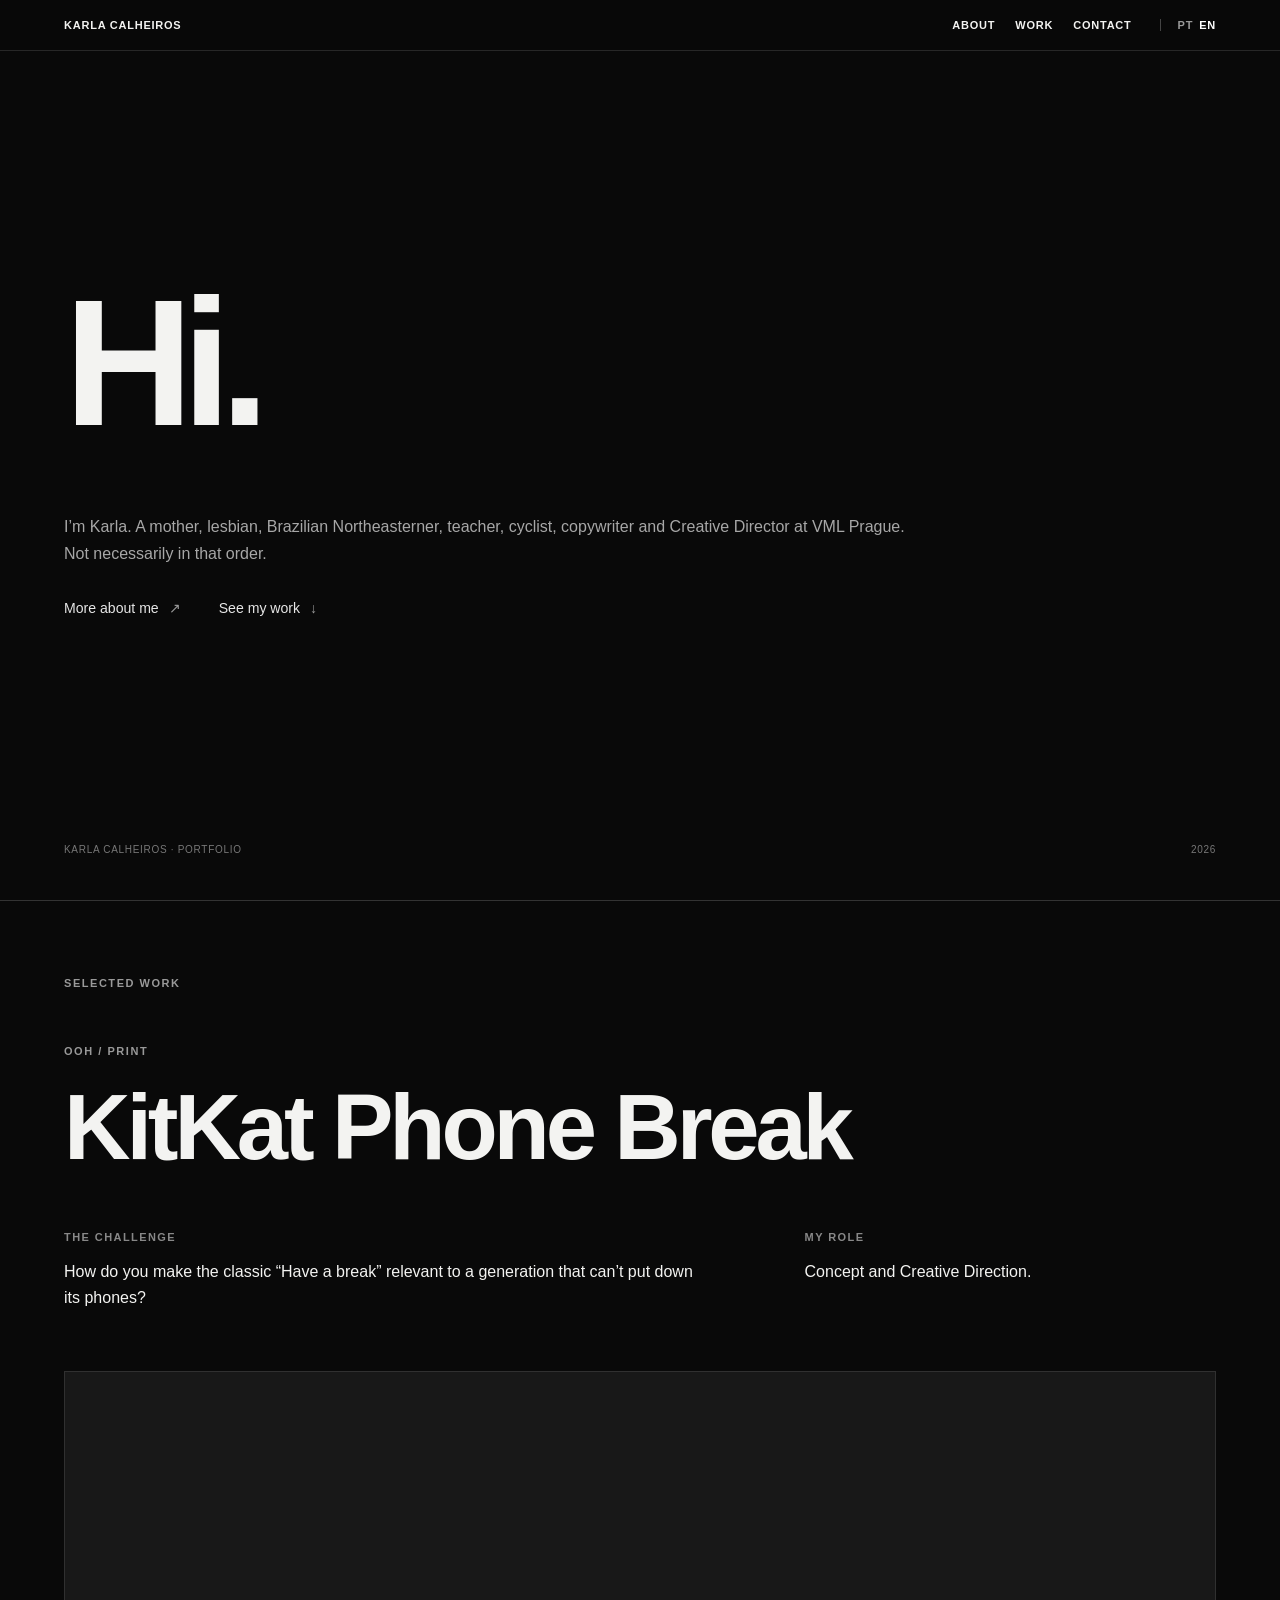
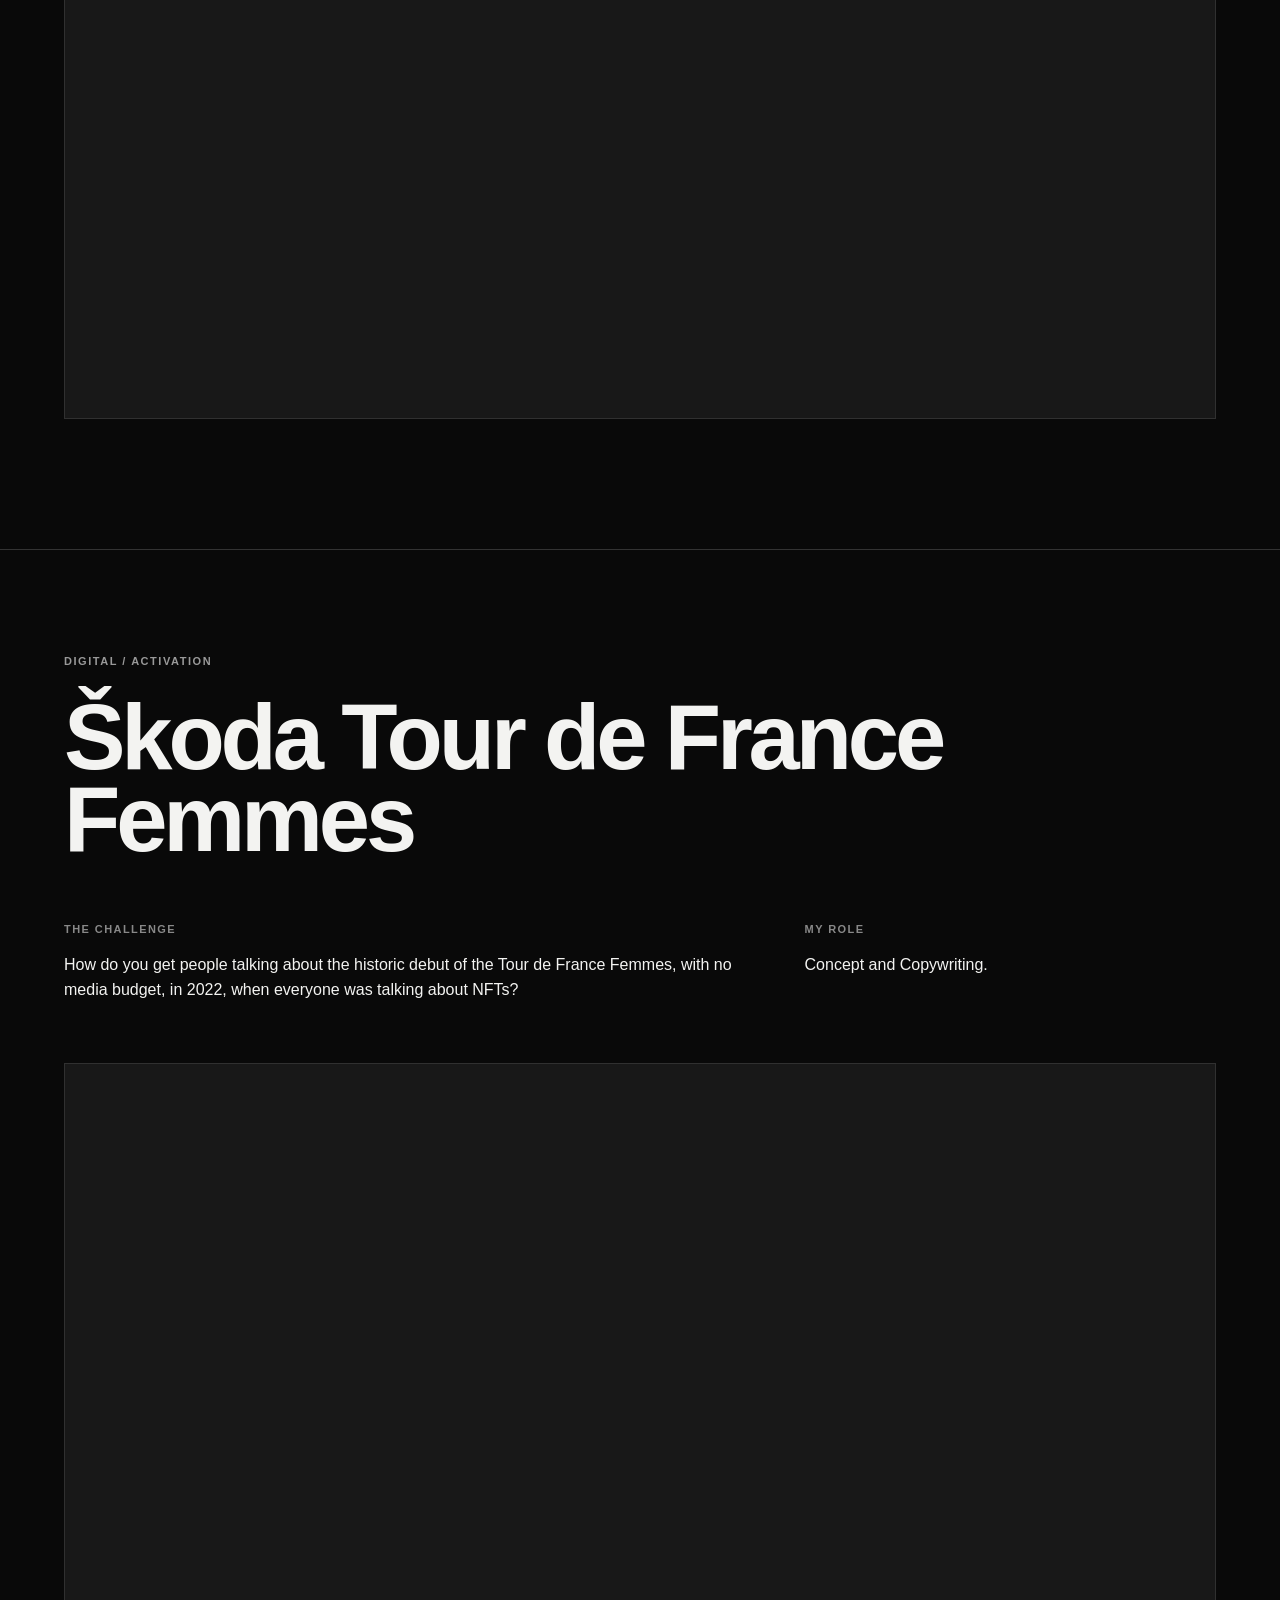
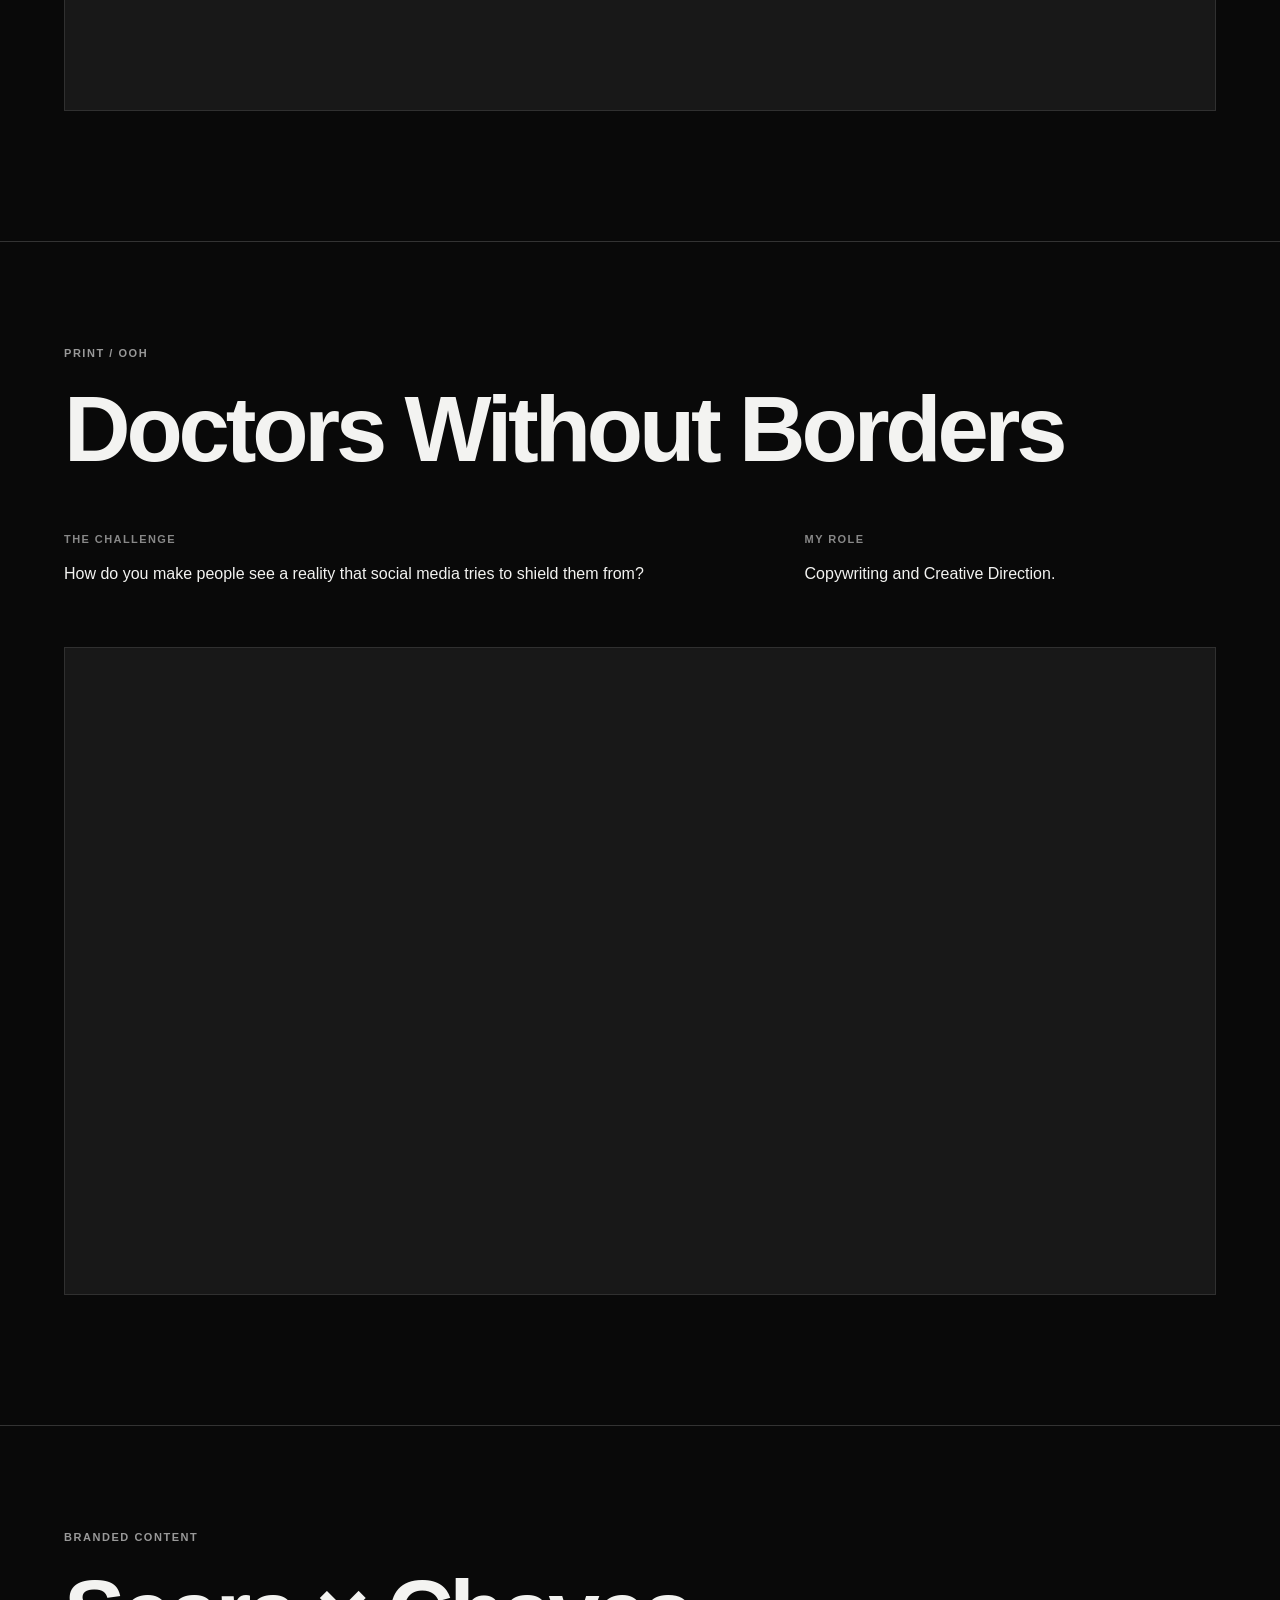
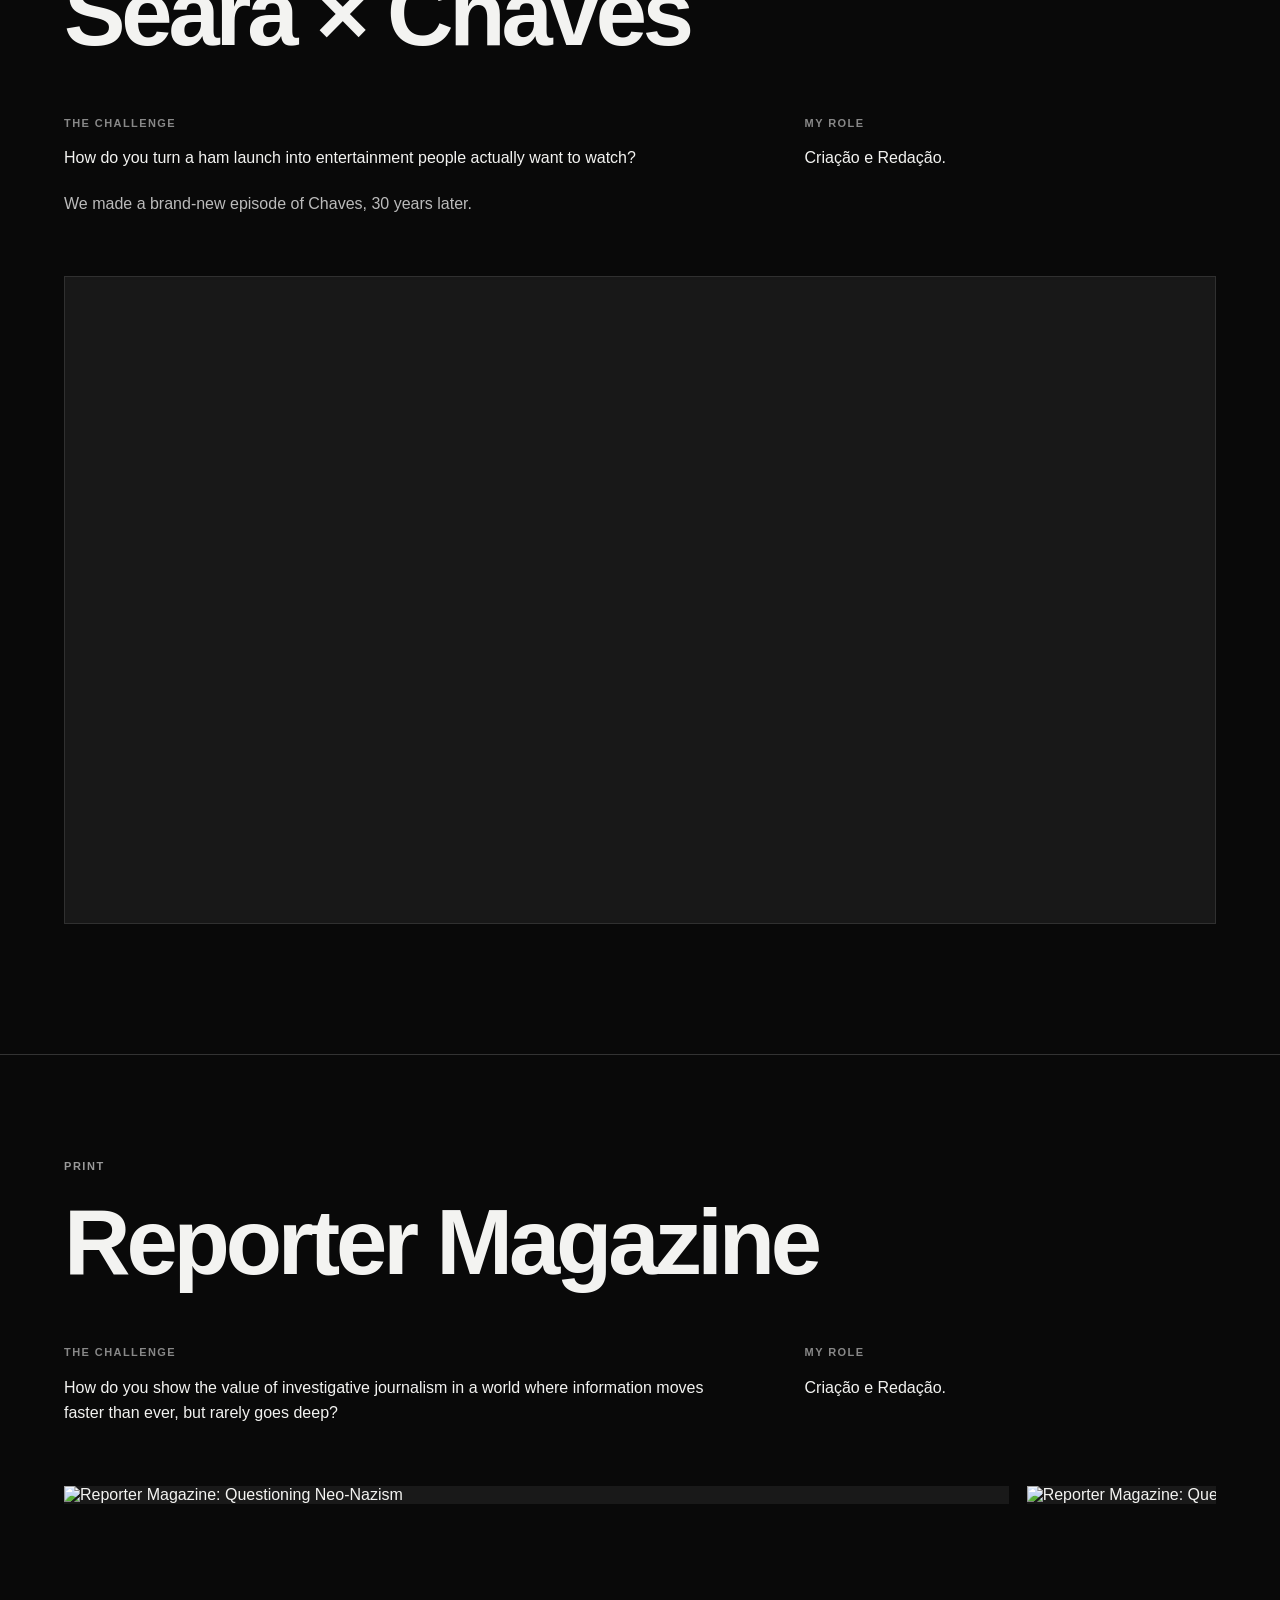
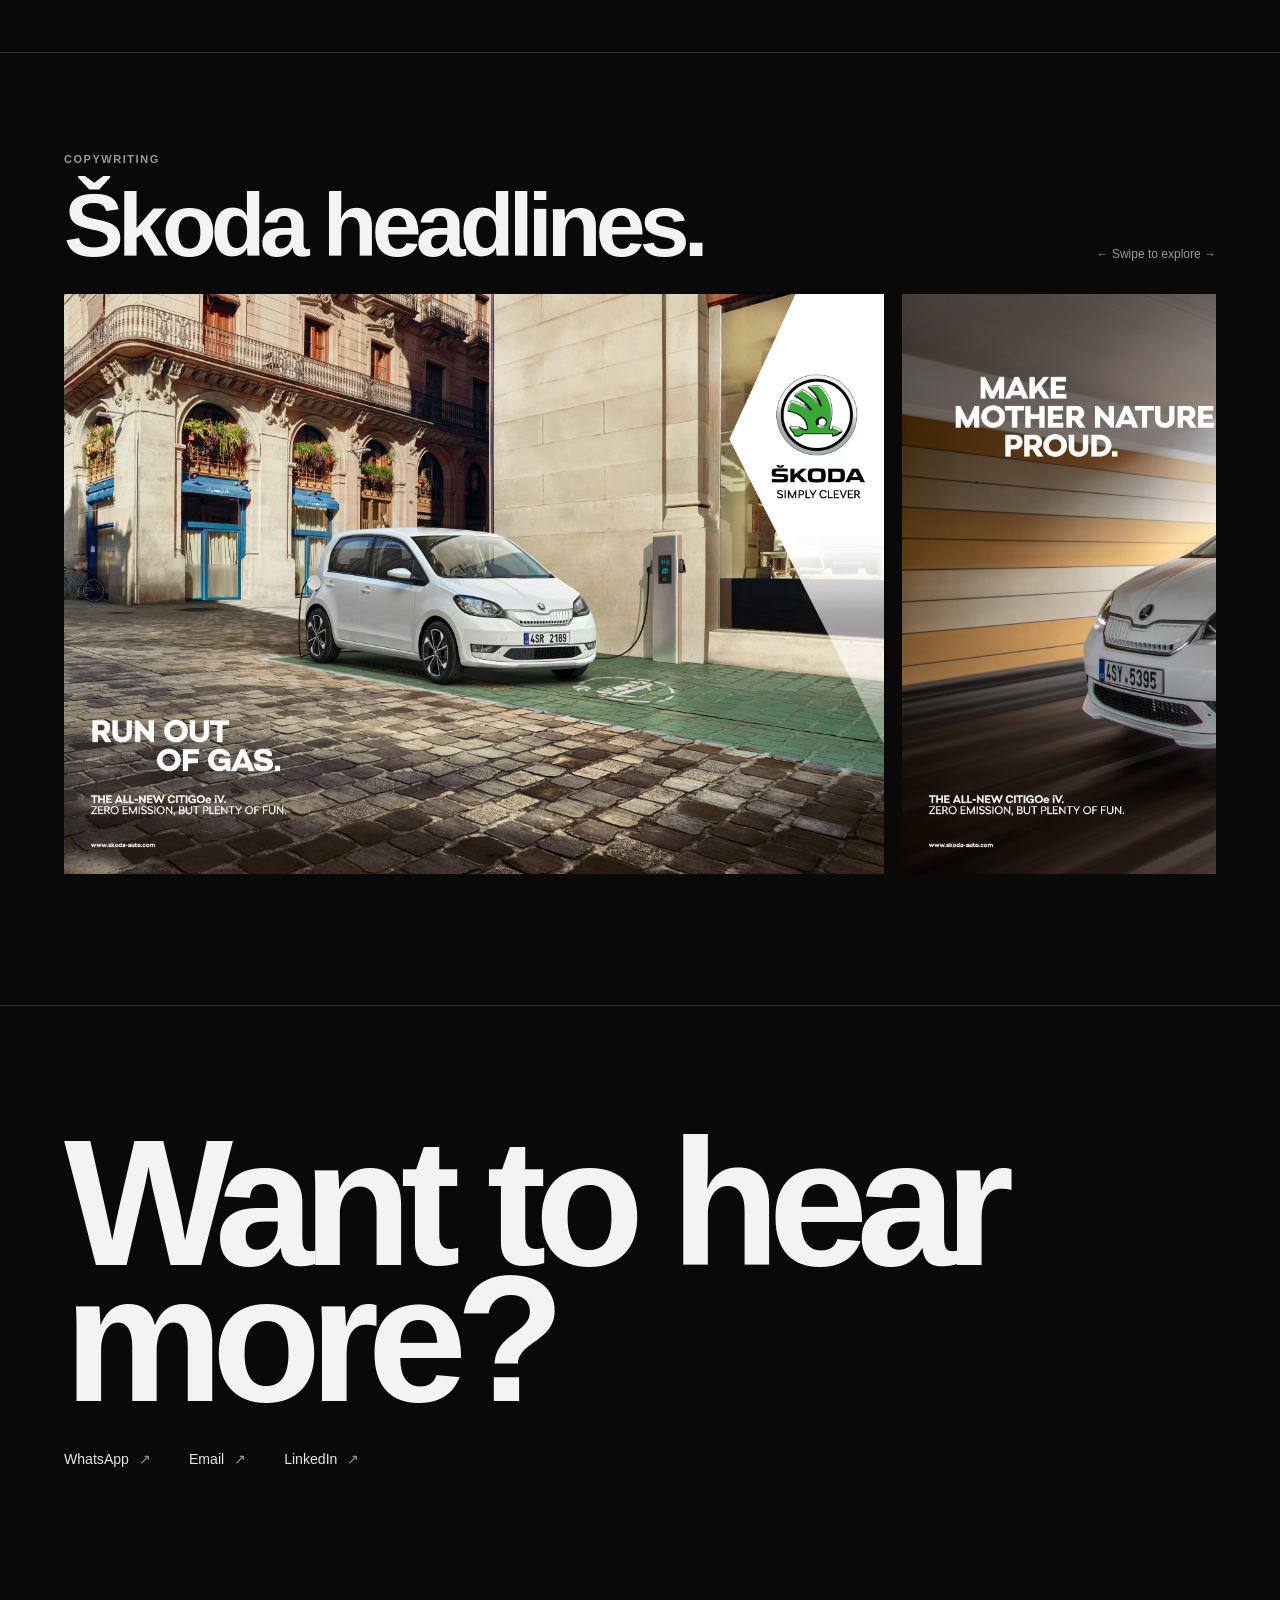
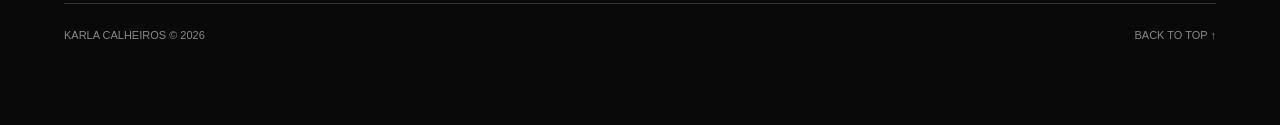
==== en.html @ bff3939a "Add English portfolio with adapted editorial copy" ====
<!doctype html><html lang="en"><head><meta charset="utf-8"><meta name="viewport" content="width=device-width,initial-scale=1"><title>Karla Calheiros | Creative Director</title><meta name="description" content="Karla Calheiros. Copywriter and Creative Director. Selected work and a little about me."><style>
:root{color-scheme:dark}*{box-sizing:border-box}html{scroll-behavior:smooth}body{margin:0;background:#090909;color:#f3f3f1;font-family:Arial,Helvetica,sans-serif}a{color:inherit;text-decoration:none}a:hover{opacity:.75}.top{position:fixed;z-index:3;top:0;left:0;right:0;background:#090909e8;border-bottom:1px solid #272727;padding:19px 5vw;display:flex;justify-content:space-between;font-size:11px;font-weight:700;letter-spacing:.07em}.top div{display:flex;gap:20px}.hero{height:100svh;min-height:580px;padding:15vh 5vw 7vh;display:flex;flex-direction:column;justify-content:center}.hero h1{font-size:clamp(54px,12.3vw,205px);letter-spacing:-.052em;line-height:.79;margin:auto 0 0;font-weight:900}.hero h1 span{display:block}.bottom{margin-top:auto;display:flex;align-items:center;justify-content:space-between;color:#999;font-size:12px;letter-spacing:.04em;text-transform:uppercase}.arrow{font-size:36px;color:white;animation:dip 2s infinite}@keyframes dip{50%{transform:translateY(9px);opacity:.45}}.container{max-width:1520px;margin:auto;padding:0 5vw}.kicker{font-size:11px;font-weight:700;letter-spacing:.14em;color:#999;text-transform:uppercase}.about{border-top:1px solid #333;padding:125px 0 150px}.prose{max-width:750px;margin:45px auto 0;font-size:clamp(17px,1.48vw,21px);line-height:1.6}.prose p{margin:0 0 1.4em}.work{border-top:1px solid #333;padding:15vh 0 12vh}.work h2,.footer h2{font-family:Arial,Helvetica,sans-serif;font-weight:900;font-size:clamp(90px,21vw,310px);letter-spacing:-.052em;line-height:.79;margin:75px 0 0}.case{border-top:1px solid #333;padding:105px 0 130px}.case h3{font-size:clamp(48px,8vw,125px);line-height:.9;letter-spacing:-.065em;margin:30px 0 60px}.meta{display:grid;grid-template-columns:1fr 1fr;gap:7vw;max-width:1050px;margin-bottom:60px}.label{font-size:11px;font-weight:bold;letter-spacing:.13em;color:#888;margin-bottom:18px}.meta p{font-size:clamp(18px,1.9vw,26px);line-height:1.33;margin:0}.answer{color:#bbb;margin-top:20px!important}.visual{aspect-ratio:16/9;background:#181818;display:flex;justify-content:center;align-items:center;position:relative;overflow:hidden;border:1px solid #303030}.visual iframe{position:absolute;inset:0;width:100%;height:100%;border:0}.ghost{font-size:clamp(48px,9vw,130px);font-weight:900;letter-spacing:-.09em;opacity:.12}.cta{position:absolute;padding:15px 24px;border:1px solid #777;font-size:12px;letter-spacing:.09em;font-weight:bold;background:#111}.cta:hover{background:#fff;color:#111;opacity:1}.footer{border-top:1px solid #333;min-height:80svh;padding:12vh 0 35px}.links{display:flex;flex-wrap:wrap;gap:30px;margin-top:75px;font-size:clamp(16px,2vw,25px)}.fine{border-top:1px solid #333;color:#888;font-size:11px;display:flex;justify-content:space-between;padding-top:25px;margin-top:130px}@media(max-width:700px){.top{padding:16px 5vw}.top div{gap:12px}.hero{min-height:400px}.hero h1{font-size:13vw}.about{padding:90px 0}.case{padding:80px 0 100px}.meta{grid-template-columns:1fr;gap:35px}.visual{min-height:220px}.footer{min-height:65svh}}@media(prefers-reduced-motion:reduce){.arrow{animation:none}}
 .case:has(.reporter-gallery) .visual{aspect-ratio:auto;border:0;background:transparent;display:block}.reporter-gallery{display:grid;gap:24px}.reporter-gallery img{width:100%;height:auto;display:block;background:#191919} 
/* Intro: quiet, editorial and interactive */
.hero-intro{min-height:620px;justify-content:center;align-items:flex-start;padding-top:13vh;padding-bottom:5vh;overflow:hidden}.hello-wrap{display:flex;align-items:center;gap:clamp(20px,3vw,54px);margin-top:auto}.hero-intro .hello{font-size:clamp(128px,25vw,370px);line-height:.78;letter-spacing:-.09em;margin:0;font-weight:900;opacity:0;transform:translateY(26px);animation:hello-appear .9s cubic-bezier(.2,.8,.2,1) .12s forwards}.hello-dot{display:inline-block;transform-origin:50% 80%;animation:dot-hello 5s ease-in-out 1.25s infinite}.hello-wave{font-size:clamp(28px,4.5vw,70px);font-weight:400;color:#a6a6a0;transform-origin:50% 50%;animation:wave-in 1.2s ease-out 1s both, wave-float 6s ease-in-out 2.2s infinite}.hero-copy{max-width:650px;font-size:clamp(20px,2.7vw,37px);line-height:1.28;letter-spacing:-.025em;margin:60px 0 45px;opacity:0;animation:fade-in .8s ease .6s forwards}.hero-choices{display:flex;gap:24px 42px;flex-wrap:wrap;opacity:0;animation:fade-in .8s ease .95s forwards}.hero-choices a{font-size:12px;font-weight:700;letter-spacing:.085em;border-bottom:1px solid #777;padding:13px 0;display:inline-flex;gap:22px;align-items:center;transition:gap .25s,border-color .25s}.hero-choices a:hover{gap:30px;opacity:1;border-color:#fff}.hero-foot{width:100%;display:flex;justify-content:space-between;font-size:10px;color:#777;letter-spacing:.07em;margin-top:auto;padding-top:60px}@keyframes hello-appear{to{opacity:1;transform:translateY(0)}}@keyframes fade-in{to{opacity:1}}@keyframes dot-hello{0%,87%,100%{transform:translateY(0)}92%{transform:translateY(-10px)}}@keyframes wave-in{from{opacity:0;transform:rotate(-55deg) scale(.6)}to{opacity:1;transform:rotate(0) scale(1)}}@keyframes wave-float{0%,100%{transform:rotate(0)}50%{transform:rotate(14deg)}}@media(max-width:700px){.hero-intro{min-height:560px;min-height:100svh;padding-top:100px;padding-bottom:30px}.hero-intro .hello{font-size:clamp(120px,35vw,240px)}.hello-wave{font-size:32px}.hero-copy{font-size:clamp(21px,5vw,28px);margin:48px 0 30px}.hero-choices{flex-direction:column;gap:4px}.hero-foot{padding-top:45px}}@media(prefers-reduced-motion:reduce){.hero-intro .hello,.hero-copy,.hero-choices,.hello-wave{animation:none;opacity:1;transform:none}.hello-dot{animation:none}}

/* Greeting cover v2: paced sequence and stable viewport layout */
.hero.hero-intro{height:auto;min-height:100svh;min-height:100dvh;padding:clamp(95px,13vh,150px) 5vw 45px;justify-content:center;align-items:flex-start;overflow:visible}
.greeting{position:relative;flex:0 0 auto;width:100%;height:clamp(115px,17vw,230px);margin-top:auto}
.greeting-word{position:absolute;left:0;top:0;margin:0!important;font-family:Arial,Helvetica,sans-serif;font-size:clamp(86px,14vw,190px)!important;font-weight:900;letter-spacing:-.075em;line-height:1!important;white-space:nowrap;opacity:0;transform:translateY(15px)}
.word-1{animation:greet-out 2.8s ease-in-out 0s both}.word-2{animation:greet-out 2.8s ease-in-out 2.8s both}.word-3{animation:greet-out 2.8s ease-in-out 5.6s both}.word-4{animation:greet-last .9s ease-out 8.4s both}
.hero.hero-intro .hero-copy{font-size:clamp(20px,2.1vw,31px);line-height:1.3;max-width:720px;margin:25px 0 36px;letter-spacing:-.025em;opacity:1;animation:none}
.hero.hero-intro .hero-choices{opacity:1;animation:none;display:flex;gap:16px 45px;flex-wrap:wrap}
.hero.hero-intro .hero-foot{margin-top:auto;padding-top:60px}
@keyframes greet-out{0%{opacity:0;transform:translateY(15px)}18%,73%{opacity:1;transform:translateY(0)}100%{opacity:0;transform:translateY(-12px)}}
@keyframes greet-last{from{opacity:0;transform:translateY(15px) rotate(-3deg)}to{opacity:1;transform:translateY(0) rotate(0)}}
@media(max-width:700px){.hero.hero-intro{min-height:100svh;min-height:100dvh;padding:95px 5vw 35px}.greeting{height:clamp(95px,25vw,145px)}.greeting-word{font-size:clamp(78px,22vw,120px)!important}.hero.hero-intro .hero-copy{font-size:clamp(19px,4.8vw,26px);margin:18px 0 25px}.hero.hero-intro .hero-foot{padding-top:50px}}
@media(prefers-reduced-motion:reduce){.greeting-word{animation:none!important;opacity:0;transform:none}.greeting-word.word-4{opacity:1}}

/* Understated introduction and editorial navigation */
.hero.hero-intro .hero-copy{font-size:clamp(16px,1.42vw,20px);font-weight:400;line-height:1.55;letter-spacing:0;max-width:510px;color:#bdbdbb;margin:20px 0 27px}
.hero.hero-intro .hero-choices{gap:12px 38px;align-items:center}
.hero.hero-intro .hero-choices a{font-size:clamp(14px,1.1vw,16px);font-weight:400;letter-spacing:0;text-transform:none;color:#e6e6e6;border:0;padding:6px 0;gap:10px;transition:opacity .2s,gap .2s}
.hero.hero-intro .hero-choices a span{color:#999}
.hero.hero-intro .hero-choices a:hover{gap:16px;opacity:.7}
@media(max-width:700px){.hero.hero-intro .hero-copy{font-size:16px;line-height:1.5;margin:20px 0 24px}.hero.hero-intro .hero-choices{gap:8px}.hero.hero-intro .hero-choices a{font-size:15px}}

/* Collapsible bio: only shown on request */
.about[hidden]{display:none!important}
.about{padding:85px 0 105px}
.about .prose{max-width:690px;margin:26px 0 0;font-size:clamp(15px,1.2vw,17px);line-height:1.7;color:#a7a7a7;letter-spacing:0}
.about .prose strong{color:#e6e6e6;font-weight:600}
.hero.hero-intro .hero-copy{max-width:660px;font-size:clamp(15px,1.18vw,17px);line-height:1.65;color:#a7a7a7;margin:18px 0 27px}
@media(max-width:700px){.hero.hero-intro .hero-copy{font-size:15px;line-height:1.6;max-width:100%}.about{padding:65px 0 85px}.about .prose{font-size:15px}}

/* Consistent restrained type in intro and biography */
.hero.hero-intro .hero-copy{font-size:14px;line-height:1.6;font-weight:400;color:#a7a7a7;max-width:780px}
.about .prose{font-size:14px;line-height:1.75;font-weight:400;color:#a7a7a7}
.about .prose strong{font-weight:400;color:inherit}
@media(max-width:700px){.hero.hero-intro .hero-copy,.about .prose{font-size:14px}}
.about-highlights{margin-top:65px;padding-top:32px;border-top:1px solid #333}.about-highlights ul{list-style:none;padding:0;margin:25px 0 0}.about-highlights li{margin:0 0 14px;line-height:1.65} .hero-copy .intro-lastline{display:block}
/* Footer contact links mirror the opening screen CTAs */
.footer .links{display:flex;flex-wrap:wrap;align-items:center;gap:12px 38px;margin-top:55px}
.footer .links a{display:inline-flex;align-items:center;gap:10px;padding:6px 0;border:0;color:#e6e6e6;font-size:clamp(14px,1.1vw,16px);font-weight:400;letter-spacing:0;text-transform:none;transition:opacity .2s,gap .2s}
.footer .links a span{color:#999}
.footer .links a:hover{gap:16px;opacity:.7}
@media(max-width:700px){.footer .links{gap:8px 28px}.footer .links a{font-size:15px}}

/* Layout pass: coherent editorial type scale and responsive headings */
.hero.hero-intro .hero-copy,
.about .prose{font-size:clamp(16px,1.18vw,18px);line-height:1.65}
.meta p{font-size:clamp(18px,1.55vw,22px);line-height:1.46}
.case h3{font-size:clamp(44px,7.2vw,108px);letter-spacing:-.045em;overflow-wrap:break-word}
.work h2,.footer h2{font-size:clamp(78px,15vw,220px);letter-spacing:-.055em;line-height:.9;max-width:100%;overflow-wrap:normal}
.footer h2{white-space:nowrap}
.footer .links{position:relative;z-index:1}
@media(max-width:700px){
 .hero.hero-intro .hero-copy,.about .prose{font-size:16px;line-height:1.65}
 .meta p{font-size:18px;line-height:1.46}
 .case h3{font-size:clamp(38px,9vw,62px);letter-spacing:-.035em;line-height:1}
 .work h2,.footer h2{font-size:clamp(58px,14.4vw,105px);letter-spacing:-.055em;line-height:.95;margin-top:48px}
 .footer{min-height:unset;padding:85px 0 30px}
 .footer .links{margin-top:44px;gap:12px 26px}
 .footer .links a{overflow-wrap:anywhere}
 .fine{margin-top:100px;gap:18px}
}
@media(max-width:380px){.footer h2{font-size:13.5vw}.top{font-size:10px}.top div{gap:9px}.fine{flex-wrap:wrap}}

/* Keep the full opening introduction together on desktop */
@media(min-width:900px){.hero.hero-intro .hero-copy{max-width:1050px}}

/* Case copy: match editorial body scale and balance ragged lines */
.meta{max-width:1100px;grid-template-columns:minmax(0,1.6fr) minmax(0,.85fr);gap:clamp(32px,5vw,85px)}
.meta p{font-size:clamp(16px,1.2vw,18px);line-height:1.6;letter-spacing:0;text-wrap:pretty}
.meta .label{font-size:11px;line-height:1.4;margin-bottom:14px}
@media(max-width:700px){.meta{grid-template-columns:minmax(0,1fr);gap:30px}.meta p{font-size:16px;line-height:1.6;max-width:62ch}}

/* Selected work heading and discreet invitation after the five cases */
.work h2{font-size:clamp(38px,7.3vw,112px);line-height:1.05;letter-spacing:-.055em;text-wrap:balance}
.more-work{padding:30px 0 110px}
.more-work .container{border-top:1px solid #333;padding-top:45px}
.more-work a{font-size:clamp(16px,1.2vw,19px);font-weight:400;color:#e6e6e6;display:inline-flex;align-items:center;gap:12px}
.more-work a span{color:#999}
@media(max-width:700px){.work h2{font-size:clamp(34px,8vw,60px);line-height:1.06}.more-work{padding:0 0 90px}.more-work .container{padding-top:35px}}

/* Larger selected-work headline with safe responsive scaling */
.work h2{font-size:clamp(52px,9.4vw,145px);line-height:.98;letter-spacing:-.06em;max-width:100%;overflow-wrap:normal}
@media(max-width:700px){.work h2{font-size:clamp(39px,9vw,69px);line-height:1.03;letter-spacing:-.052em;text-wrap:balance}}

/* One display type scale for the three large statements */
:root{--display-size:clamp(86px,14vw,190px)}
.greeting-word,.work h2,.more-work a{
 font-family:Arial,Helvetica,sans-serif!important;
 font-size:var(--display-size)!important;
 font-weight:900!important;
 line-height:1!important;
 letter-spacing:-.075em!important;
}
.work h2{max-width:100%;overflow-wrap:normal;text-wrap:balance;margin-top:75px}
.more-work a{display:block;max-width:100%;text-wrap:balance;overflow-wrap:normal}
.more-work a span{font-size:.5em;vertical-align:middle;letter-spacing:0}
@media(max-width:700px){
 :root{--display-size:clamp(78px,22vw,120px)}
 .work h2{margin-top:48px}
 .more-work a{line-height:1.04!important}
}

/* Contact is one section: invitation, heading and ways to reach me */
.footer{border-top:1px solid #333;padding-top:clamp(70px,9vh,115px)}
.footer .contact-intro{font-size:clamp(16px,1.2vw,18px);line-height:1.55;color:#bdbdbd;margin:35px 0 0}
.footer h2{margin-top:25px}
.footer .links{margin-top:38px}
@media(max-width:700px){.footer{padding-top:70px}.footer .contact-intro{margin-top:28px;font-size:16px}.footer h2{margin-top:24px}.footer .links{margin-top:28px}}

/* The contact invitation itself is the display headline */
.footer h2.contact-heading{font-size:var(--display-size);font-weight:900;line-height:1;letter-spacing:-.075em;white-space:normal;text-wrap:balance;overflow-wrap:normal;margin-top:48px}
@media(max-width:700px){.footer h2.contact-heading{margin-top:32px;line-height:1.03}}

/* Tighter leading for the multiline contact statement */
.footer h2.contact-heading{line-height:.86!important}
@media(max-width:700px){.footer h2.contact-heading{line-height:.9!important}}

/* Unified display system: same face, size, case, weight and leading */
:root{--display-size:clamp(86px,14vw,190px)}
.greeting-word,.work h2,.footer h2.contact-heading{
 font-family:Arial,Helvetica,sans-serif!important;
 font-size:var(--display-size)!important;
 font-weight:900!important;
 line-height:.88!important;
 letter-spacing:-.075em!important;
 text-transform:uppercase!important;
 font-stretch:normal;
}
.work h2,.footer h2.contact-heading{
 white-space:normal!important;
 text-wrap:balance;
 overflow-wrap:break-word;
}
.footer h2.contact-heading{margin:48px 0 0!important}
@media(max-width:700px){
 :root{--display-size:clamp(78px,22vw,120px)}
 .greeting-word,.work h2,.footer h2.contact-heading{line-height:.9!important}
 .footer h2.contact-heading{margin-top:32px!important}
}

/* Refined editorial display typography, consistent across all three headings */
.greeting-word,.work h2,.footer h2.contact-heading{
 text-transform:none!important;
 font-family:Arial,Helvetica,sans-serif!important;
 font-weight:900!important;
 font-size:var(--display-size)!important;
 line-height:.94!important;
 letter-spacing:-.065em!important;
}
.work h2,.footer h2.contact-heading{text-wrap:balance;overflow-wrap:normal}
.footer h2.contact-heading{line-height:.92!important}
@media(max-width:700px){
 .greeting-word,.work h2,.footer h2.contact-heading{line-height:.96!important;letter-spacing:-.06em!important}
 .footer h2.contact-heading{line-height:.94!important}
}

/* Tighter two-line selected-work heading */
.work h2{line-height:.76!important}
@media(max-width:700px){.work h2{line-height:.82!important}}

/* Match the compact leading of the selected-work heading */
.footer h2.contact-heading{line-height:.76!important}
@media(max-width:700px){.footer h2.contact-heading{line-height:.82!important}}


/* Compact horizontal copy gallery */
.titles{border-top:1px solid #333;padding:100px 0 115px;overflow:hidden}
.titles-head{display:flex;align-items:end;justify-content:space-between;gap:30px;margin:18px 0 26px}
.titles-head h2{font-size:clamp(44px,7vw,94px);line-height:.95;letter-spacing:-.065em;margin:0;font-weight:900}
.titles-head>span{font-size:12px;color:#999;white-space:nowrap;padding-bottom:7px}
.titles-track{display:flex;gap:18px;overflow-x:auto;scroll-snap-type:x mandatory;scrollbar-width:thin;scrollbar-color:#555 transparent;padding:0 0 16px}
.titles-card{flex:0 0 min(490px,78vw);min-height:360px;padding:30px;background:#eae9e5;color:#111;display:flex;flex-direction:column;justify-content:space-between;scroll-snap-align:start}
.titles-card:nth-child(even){background:#272727;color:#f5f5f1}
.titles-number{font-size:11px;font-weight:700;letter-spacing:.1em}
.titles-card p{font-size:clamp(32px,3.4vw,54px);line-height:1.03;font-weight:800;letter-spacing:-.055em;margin:auto 0;text-wrap:balance}
.titles-card small{font-size:14px;line-height:1.4;max-width:310px}
@media(max-width:700px){.titles{padding:75px 0 85px}.titles-head{align-items:start;flex-direction:column;gap:14px}.titles-head h2{font-size:clamp(43px,10vw,65px)}.titles-card{flex-basis:85vw;min-height:330px;padding:24px}.titles-card p{font-size:clamp(32px,8vw,48px)}}

/* Reporter series: swipeable, one poster at a time */
.reporter-gallery{display:flex;gap:18px;overflow-x:auto;scroll-snap-type:x mandatory;scrollbar-width:thin;scrollbar-color:#555 transparent;padding-bottom:18px}
.reporter-gallery img{flex:0 0 82%;width:82%;max-width:82%;height:auto;align-self:start;object-fit:contain;scroll-snap-align:start}
@media(max-width:700px){.reporter-gallery{gap:12px}.reporter-gallery img{flex-basis:92%;width:92%;max-width:92%}}

/* Show original Škoda campaign images, not recreated headline cards */
.titles-prints{align-items:center}
.titles-prints .titles-print{flex:0 0 min(820px,88vw);min-width:0;margin:0;scroll-snap-align:start}
.titles-print img{display:block;width:100%;height:auto;background:#222}
.titles-print img[hidden]{display:none}
.titles-print figcaption{padding:40px;background:#181818;color:#bbb;line-height:1.5}
@media(max-width:700px){.titles-prints .titles-print{flex-basis:91vw}}

/* The work begins immediately, without a full-screen chapter title */
.work.work-compact{padding:76px 0 32px}
.work.work-compact + #cases .case:first-child{border-top:0;padding-top:24px}
@media(max-width:700px){.work.work-compact{padding:62px 0 20px}.work.work-compact + #cases .case:first-child{padding-top:20px}}

/* Language switch */
.top .lang-switch{display:inline-flex;gap:6px;align-items:center;margin-left:8px;padding-left:17px;border-left:1px solid #444}.top .lang-switch a{color:#999}.top .lang-switch a[aria-current="page"]{color:#fff}.top .lang-switch a:hover{color:#fff;opacity:1}@media(max-width:700px){.top .lang-switch{margin-left:0;padding-left:9px;gap:5px}.top div{gap:11px}}
</style></head><body>
<nav class="top"><a href="#top">KARLA CALHEIROS</a><div><a href="#sobre">ABOUT</a><a href="#work">WORK</a><a href="#contato">CONTACT</a><span class="lang-switch"><a href="index.html" lang="pt-BR">PT</a><a href="en.html" lang="en" aria-current="page">EN</a></span></div></nav>
<header class="hero hero-intro" id="top"><div class="greeting" aria-label="Hello. Ahoj. Hallo. Hi."><span class="greeting-word word-1" aria-hidden="true">Hello.</span><span class="greeting-word word-2" aria-hidden="true">Ahoj.</span><span class="greeting-word word-3" aria-hidden="true">Hallo.</span><h1 class="greeting-word word-4">Hi.</h1></div><p class="hero-copy">I’m Karla. A mother, lesbian, Brazilian Northeasterner, teacher, cyclist, copywriter and Creative Director at VML Prague.<span class="intro-lastline">Not necessarily in that order.</span></p><div class="hero-choices"><a href="#sobre">More about me <span aria-hidden="true">↗</span></a><a href="#work">See my work <span aria-hidden="true">↓</span></a></div><div class="hero-foot"><span>KARLA CALHEIROS · PORTFOLIO</span><span>2026</span></div></header>
<section class="about" id="sobre" hidden><div class="container"><div class="kicker">About</div><div class="prose">
<p>My career began in Brazil and took me through Germany, Slovakia and the Czech Republic. An international journey strangely at odds with my love of the beach.</p>
<p>Over the past 16-plus years, I’ve worked on local, regional and global campaigns. Some of those ideas picked up awards. More than 50, if we’re counting, including 7 Cannes Lions and the first-ever Grand Prix for the Czech Republic.</p>
<p>For the past 8 years, I’ve mostly worked with global brands like Škoda and BAT. Along the way, I became something of a toolkit specialist. Or playbook specialist. Or campaign framework specialist. Whatever they decide to call them this week. Basically, those very detailed decks explaining exactly how an idea should work across markets, formats and touchpoints. So it still feels interesting to Matteo in Milan, Yuki in Tokyo and Mrs. Jacira in Pindamonhangaba.</p>
<p>I’ve also presented to a lot of <em>senior stakeholders</em>. By now, you’re probably picturing someone very serious and important. Perhaps I shouldn’t ruin that image, but every time I hear <em>stakeholders</em>, I picture a room full of executives holding steaks on giant forks.</p>
<p>More recently, I started teaching at Miami Ad School. Alongside the idea that anything can be media, I try to pass on something that took me a while to learn: not everything needs to be taken quite so seriously.</p>
<p>And somewhere along the way came the biggest change of my life: Nino was born. With him came the wish to raise our family closer to our roots, back in Brazil.</p>
<p>Which, by the way, explains why you’re here reading all this.</p>
<p>The fact that this also works beautifully with my love of the beach is purely coincidental.</p>
<div class="about-highlights"><div class="kicker">A few highlights</div><ul><li>Ranked #4 in Europe and #12 globally among Creative Directors by The One Show in 2026.</li><li>Print Jury President, Cannes Young Lions Czech Republic.</li><li>Jury member, New York Festivals.</li></ul></div>
</div></div></section>
<section class="work work-compact" id="work"><div class="container"><div class="kicker">Selected work</div></div></section><main id="cases"></main><section class="titles" aria-label="Škoda copywriting"><div class="container">
<div class="kicker">Copywriting</div><div class="titles-head"><h2>Škoda headlines.</h2><span>← Swipe to explore →</span></div>
<div class="titles-track titles-prints" tabindex="0" aria-label="Original Škoda ads. Scroll horizontally to explore."><figure class="titles-print"><img loading="lazy" src="CITIGOe_Karla.jpeg" alt="Škoda Citigo e iV: Run out of gas." onerror="this.hidden=true;this.nextElementSibling.hidden=false"><figcaption hidden>Image 1 de 7 · Škoda Citigo e iV: Run out of gas.</figcaption></figure><figure class="titles-print"><img loading="lazy" src="CITIGOe_Karla3.jpeg" alt="Škoda Citigo e iV: Make Mother Nature proud." onerror="this.hidden=true;this.nextElementSibling.hidden=false"><figcaption hidden>Image 2 de 7 · Škoda Citigo e iV: Make Mother Nature proud.</figcaption></figure><figure class="titles-print"><img loading="lazy" src="Scala_PrintA3_BRAND_Comfort.jpg" alt="Škoda Scala: You’ve got far more favourite places than you think." onerror="this.hidden=true;this.nextElementSibling.hidden=false"><figcaption hidden>Image 3 de 7 · Škoda Scala: You’ve got far more favourite places than you think.</figcaption></figure><figure class="titles-print"><img loading="lazy" src="Scala_PrintA3_PRODUCT_Connectivity2.jpg" alt="Škoda Scala: The meaning of life is hard to find. Unlike a parking space." onerror="this.hidden=true;this.nextElementSibling.hidden=false"><figcaption hidden>Image 4 de 7 · Škoda Scala: The meaning of life is hard to find. Unlike a parking space.</figcaption></figure><figure class="titles-print"><img loading="lazy" src="Scala_PrintA3_PRODUCT_ExtDesign.jpg" alt="Škoda Scala: Let your curiosity drive you." onerror="this.hidden=true;this.nextElementSibling.hidden=false"><figcaption hidden>Image 5 de 7 · Škoda Scala: Let your curiosity drive you.</figcaption></figure><figure class="titles-print"><img loading="lazy" src="Imagem%20do%20ChatGPT%2030%20de%20out.%20de%202026%2C%2013_03_38-1.png" alt="Škoda Cycling: We BMX before we ABC. Original story sequence." onerror="this.hidden=true;this.nextElementSibling.hidden=false"><figcaption hidden>Image 6 de 7 · Škoda Cycling: We BMX before we ABC. Original story sequence.</figcaption></figure><figure class="titles-print"><img loading="lazy" src="Imagem%20do%20ChatGPT%2030%20de%20out.%20de%202026%2C%2013_03_41-2.png" alt="Škoda Cycling: They fly off the nest. Original story sequence." onerror="this.hidden=true;this.nextElementSibling.hidden=false"><figcaption hidden>Image 7 de 7 · Škoda Cycling: They fly off the nest. Original story sequence.</figcaption></figure></div></div></section>
<footer class="footer" id="contato"><div class="container"><h2 class="contact-heading">Want to hear more?</h2><div class="links"><a href="https://wa.me/420608595144" target="_blank" rel="noopener noreferrer">WhatsApp <span aria-hidden="true">↗</span></a><a href="mailto:kcalheiros@hotmail.com">Email <span aria-hidden="true">↗</span></a><a href="https://www.linkedin.com/in/karlacalheiros" target="_blank" rel="noopener">LinkedIn <span aria-hidden="true">↗</span></a></div><div class="fine"><span>KARLA CALHEIROS © 2026</span><a href="#top">BACK TO TOP ↑</a></div></div></footer>
<script>
const projects=[
["KitKat Phone Break","How do you make the classic “Have a break” relevant to a generation that can’t put down its phones?","Concept and Creative Direction.","vimeo","1154382743"],
["Škoda Tour de France Femmes","How do you get people talking about the historic debut of the Tour de France Femmes, with no media budget, in 2022, when everyone was talking about NFTs?","Concept and Copywriting.","vimeo","936368336"],
["Doctors Without Borders","How do you make people see a reality that social media tries to shield them from?","Copywriting and Creative Direction.","vimeo","1185783507"],
["Seara × Chaves","How do you turn a ham launch into entertainment people actually want to watch?","Criação e Redação.","youtube","wwcxfzU2niE","We made a brand-new episode of Chaves, 30 years later."],
["Reporter Magazine","How do you show the value of investigative journalism in a world where information moves faster than ever, but rarely goes deep?","Criação e Redação.","link","https://www.behance.net/gallery/77934985/Reporter-Magazine-Changing-Your-Perspective"]];
const projectFormats=["OOH / Print","Digital / Activation","Print / OOH","Branded Content","Print"];
const esc=s=>String(s).replaceAll("&","&amp;").replaceAll("<","&lt;").replaceAll(">","&gt;").replaceAll('"',"&quot;");
document.getElementById("cases").innerHTML=projects.map((p,i)=>{const display=p[0].startsWith("Victoria’s Secret | ")? "Victoria’s Secret<br>You Are Already Beautiful":esc(p[0]);let m=p[3]==="vimeo"?'<iframe loading="lazy" src="https://player.vimeo.com/video/'+encodeURIComponent(p[4])+'" title="'+esc(p[0])+'" allow="autoplay; fullscreen; picture-in-picture" allowfullscreen></iframe>':p[3]==="youtube"?'<iframe loading="lazy" src="https://www.youtube-nocookie.com/embed/'+encodeURIComponent(p[4])+'" title="'+esc(p[0])+'" allow="accelerometer; autoplay; encrypted-media; gyroscope; picture-in-picture" allowfullscreen></iframe>':'<div class="ghost">'+esc(p[0].split(" ")[0].toUpperCase())+'</div><a class="cta" href="'+esc(p[4])+'" target="_blank" rel="noopener noreferrer">VIEW CAMPAIGN ↗</a>';if(p[0]==="Reporter Magazine"){m='<div class="reporter-gallery" tabindex="0" aria-label="Three Reporter Magazine print ads. Scroll horizontally to see all three."><img loading="lazy" src="https://aor-images-prod.s3.amazonaws.com/3tip81aeowa62ye9h1ysjltz9pzc" alt="Reporter Magazine: Questioning Neo-Nazism"><img loading="lazy" src="https://mir-s3-cdn-cf.behance.net/project_modules/fs/6448f677934985.5c96336846741.jpg" alt="Reporter Magazine: Questioning Radicalism"><img loading="lazy" src="https://mir-s3-cdn-cf.behance.net/project_modules/1400/9c045577934985.5c96336846add.jpg" alt="Reporter Magazine: Questioning War"></div>';}return '<section class="case"><div class="container"><div class="kicker">'+esc(projectFormats[i])+'</div><h3>'+display+'</h3><div class="meta"><div><div class="label">THE CHALLENGE</div><p>'+esc(p[1])+'</p>'+(p[5]?'<p class="answer">'+esc(p[5])+'</p>':'')+'</div><div><div class="label">MY ROLE</div><p>'+esc(p[2])+'</p></div></div><div class="visual">'+m+'</div></div></section>'}).join("");

// Reveal the bio only when requested, including from the top navigation or a direct link.
const aboutSection=document.getElementById('sobre');
function openAbout(){aboutSection.hidden=false;}
document.querySelectorAll('a[href="#sobre"]').forEach(link=>link.addEventListener('click',openAbout));
if(window.location.hash==='#sobre')openAbout();
window.addEventListener('hashchange',()=>{if(window.location.hash==='#sobre')openAbout();});
</script></body></html>
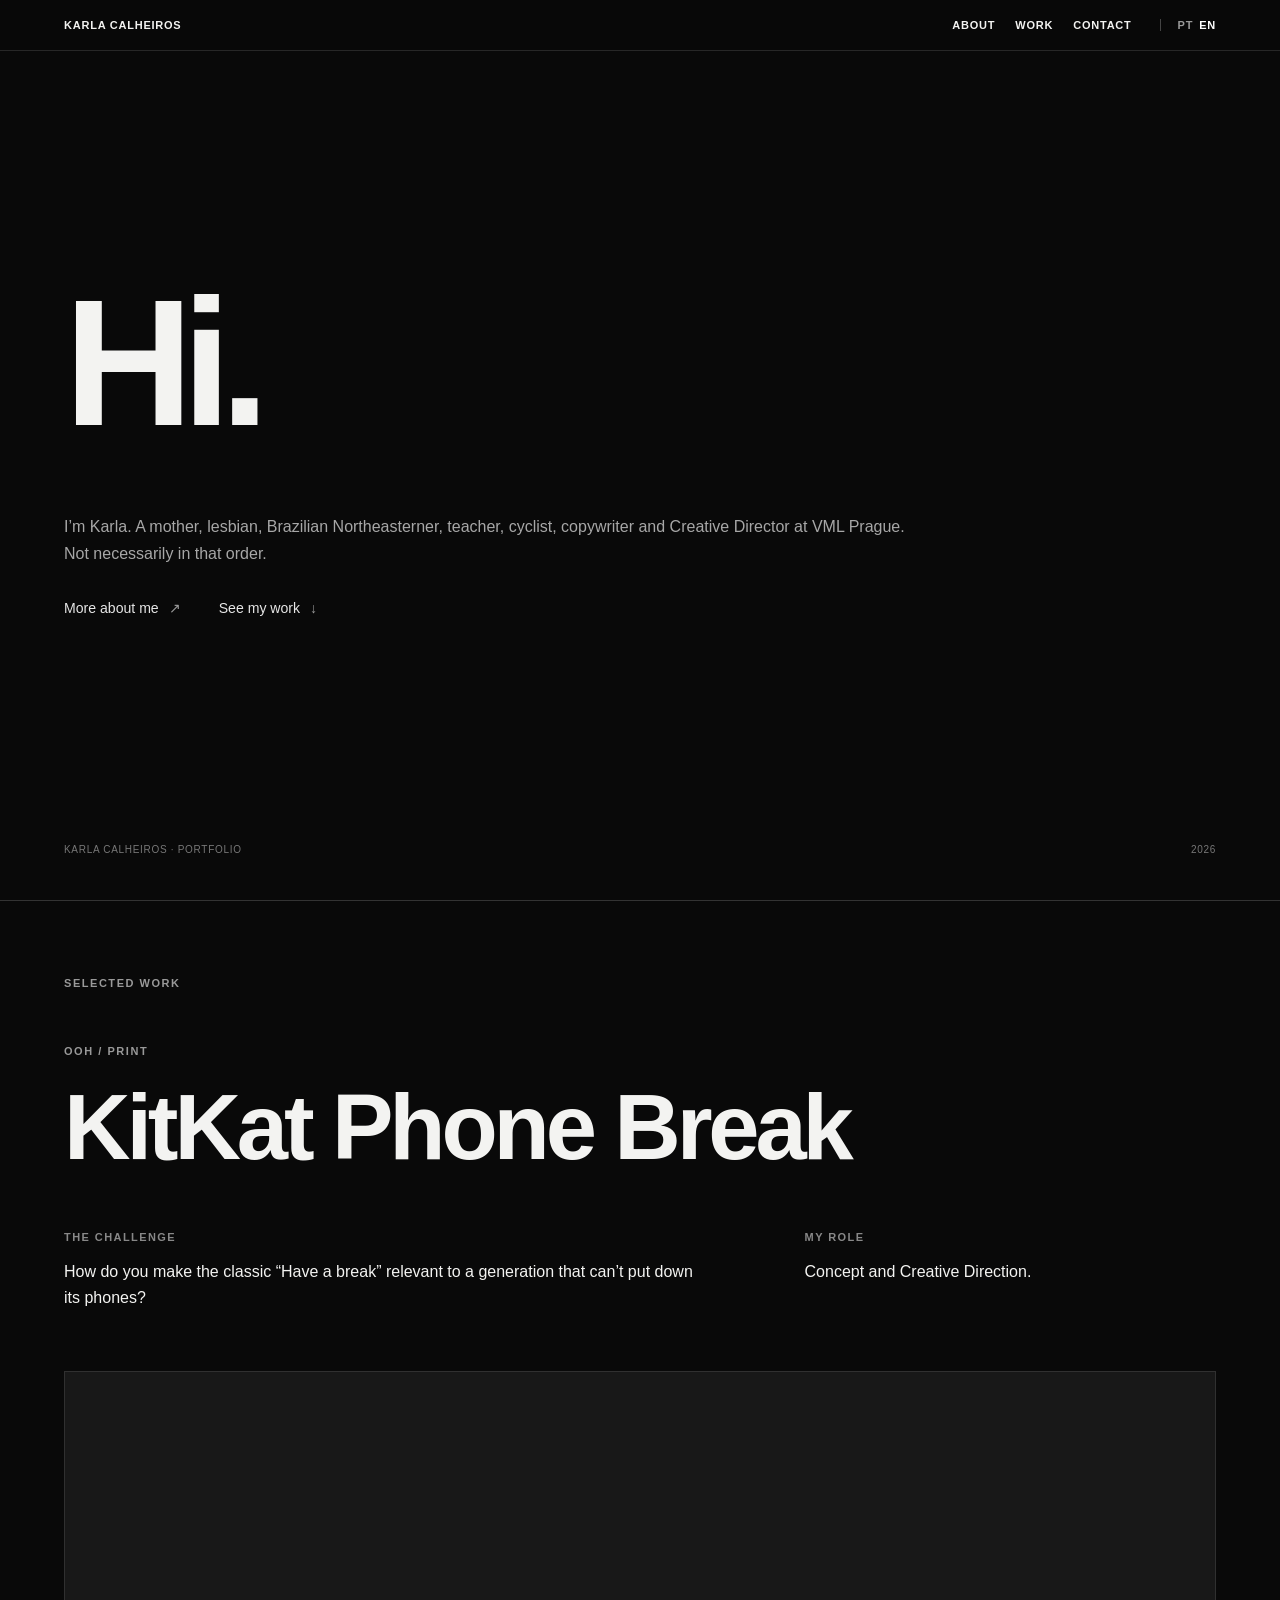
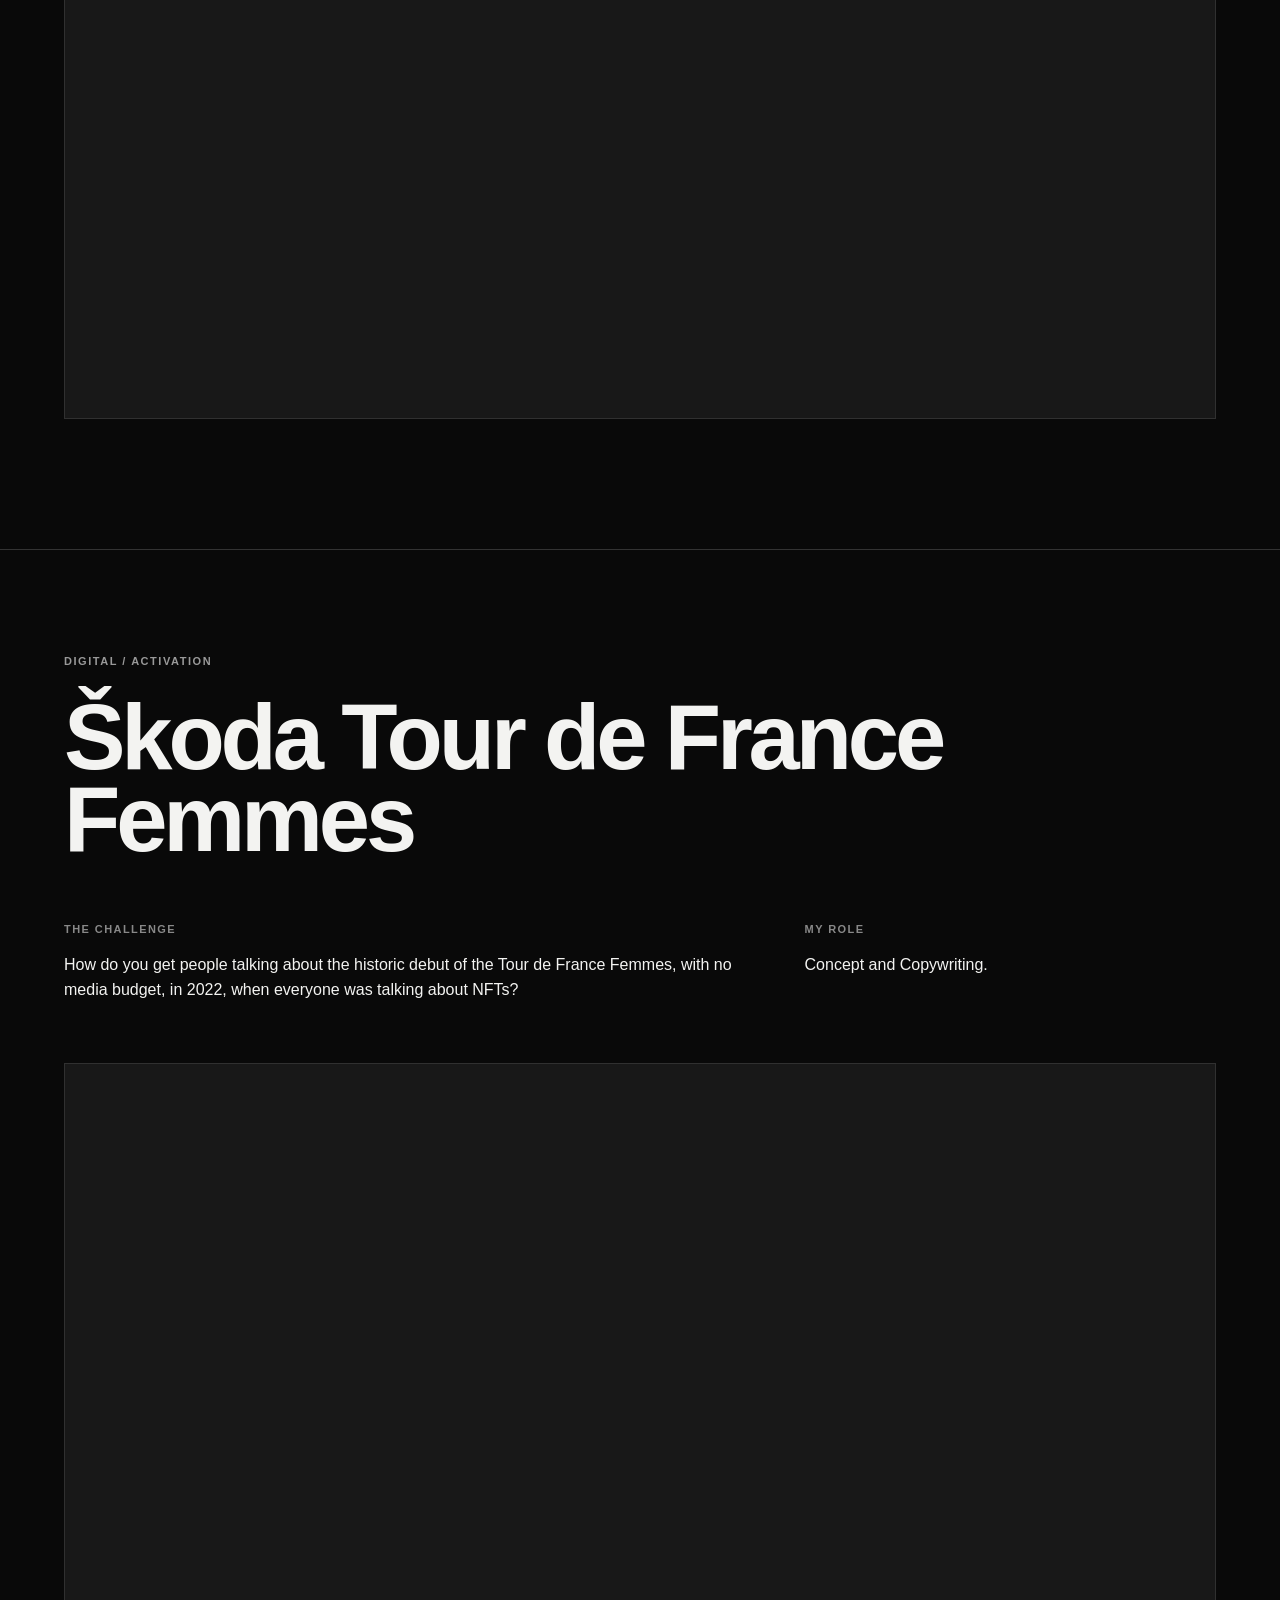
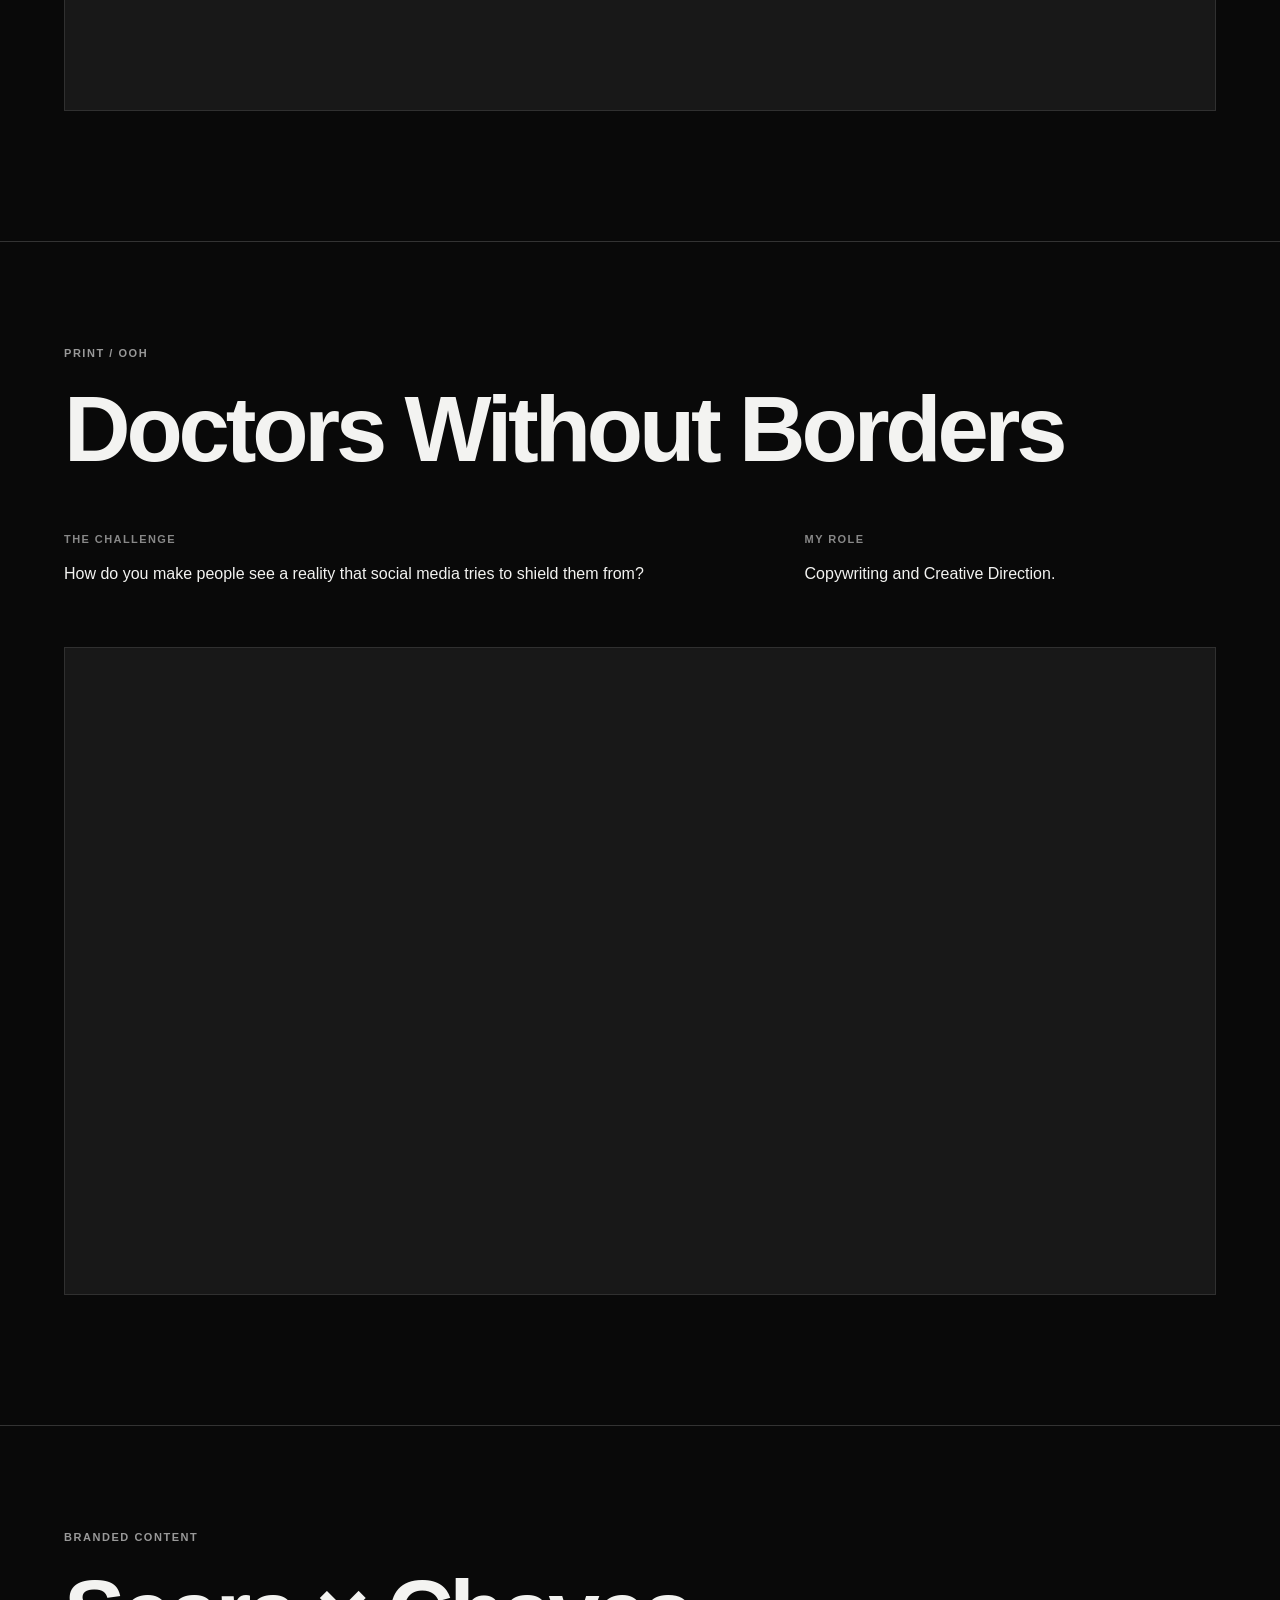
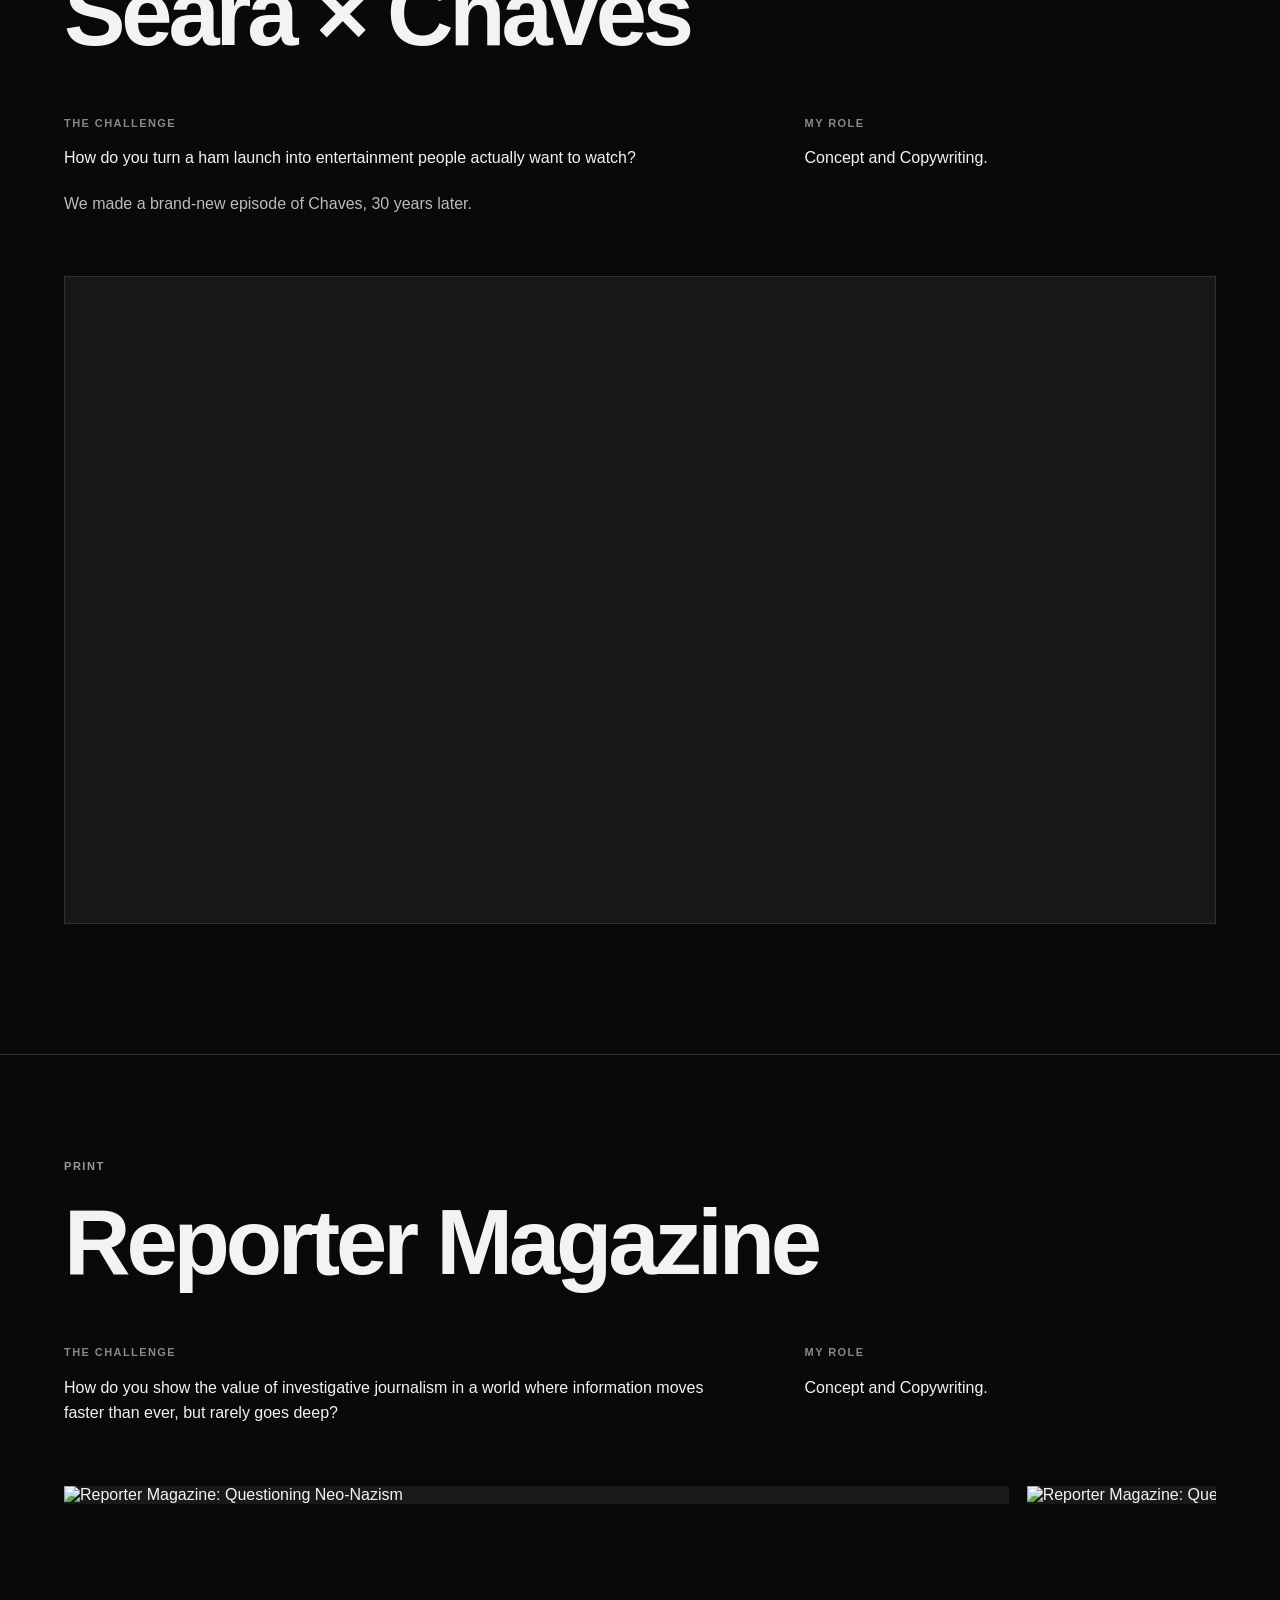
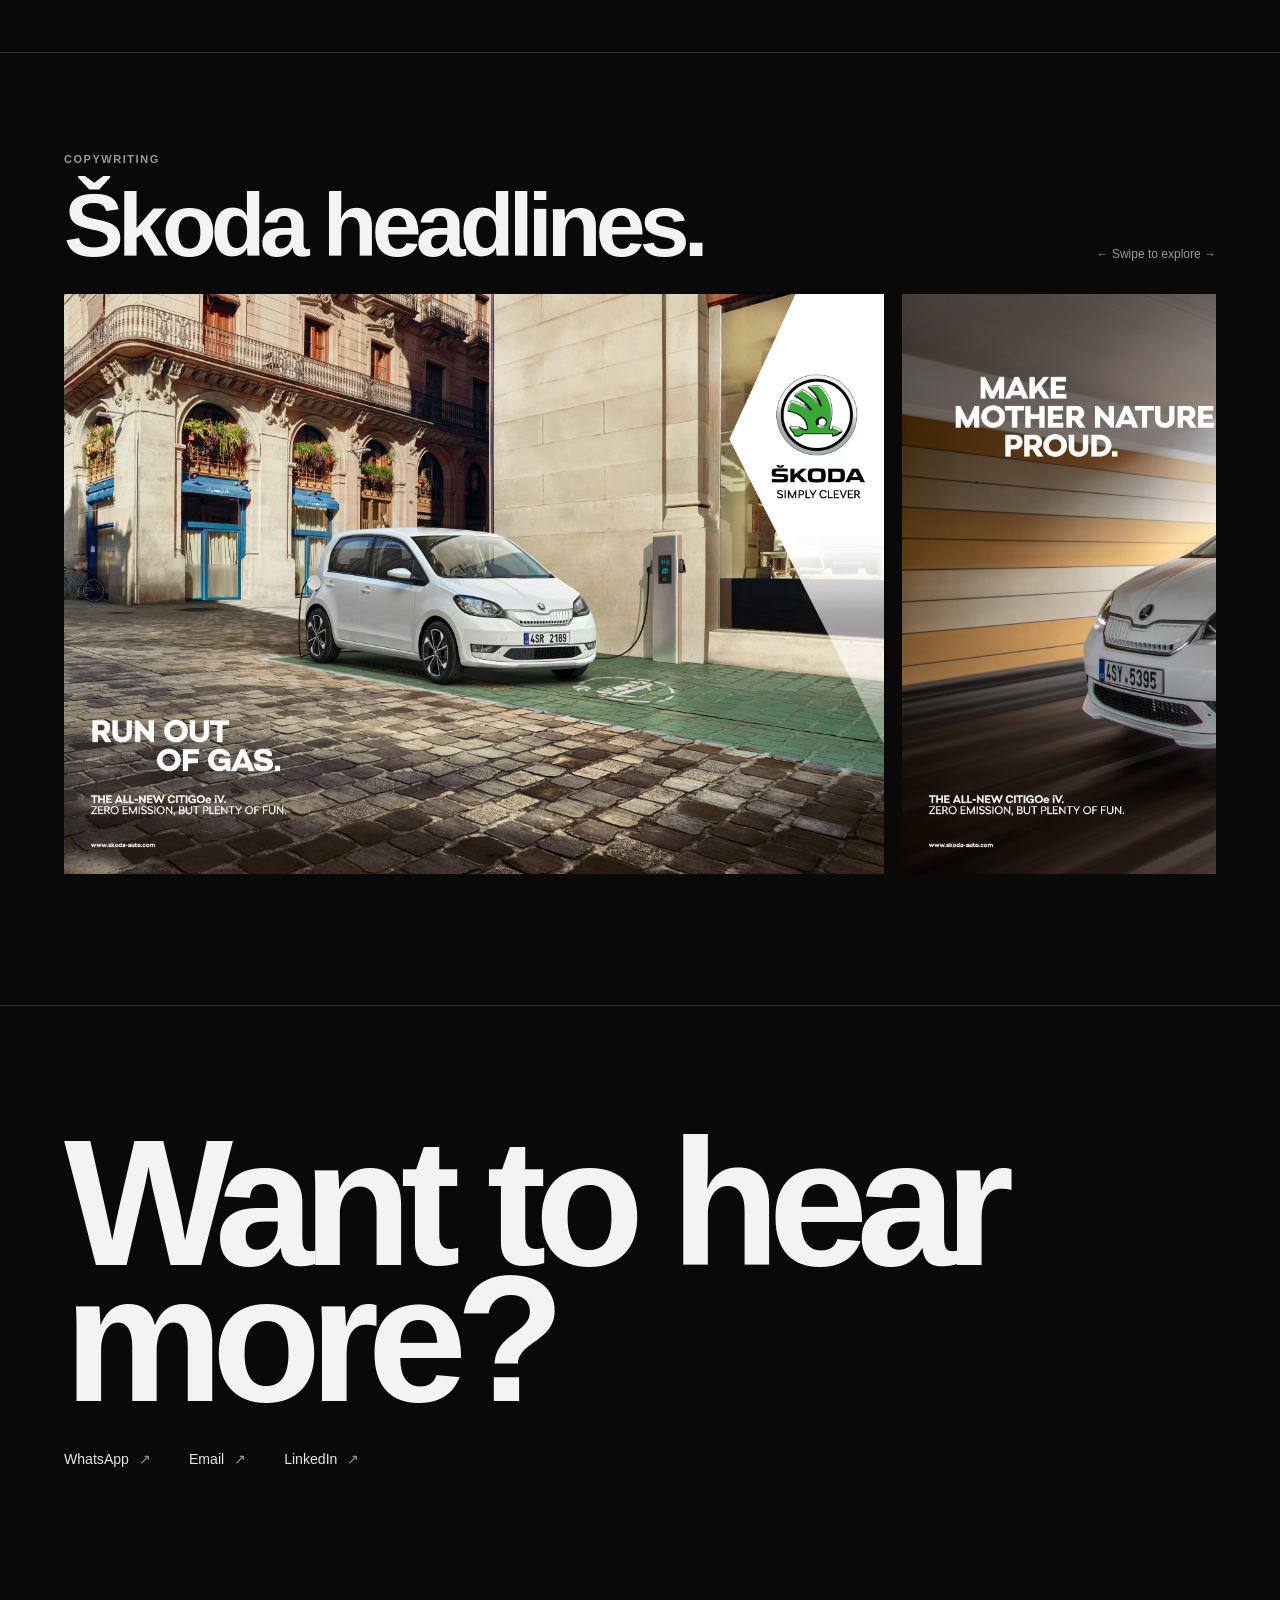
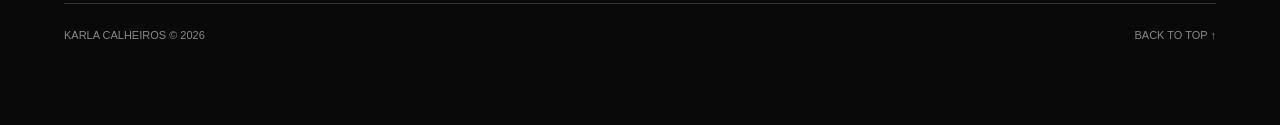
==== commit c0868d23: "Polish English project credits and gallery labels" ====
--- a/en.html
+++ b/en.html
@@ -217,15 +217,15 @@
 </div></div></section>
 <section class="work work-compact" id="work"><div class="container"><div class="kicker">Selected work</div></div></section><main id="cases"></main><section class="titles" aria-label="Škoda copywriting"><div class="container">
 <div class="kicker">Copywriting</div><div class="titles-head"><h2>Škoda headlines.</h2><span>← Swipe to explore →</span></div>
-<div class="titles-track titles-prints" tabindex="0" aria-label="Original Škoda ads. Scroll horizontally to explore."><figure class="titles-print"><img loading="lazy" src="CITIGOe_Karla.jpeg" alt="Škoda Citigo e iV: Run out of gas." onerror="this.hidden=true;this.nextElementSibling.hidden=false"><figcaption hidden>Image 1 de 7 · Škoda Citigo e iV: Run out of gas.</figcaption></figure><figure class="titles-print"><img loading="lazy" src="CITIGOe_Karla3.jpeg" alt="Škoda Citigo e iV: Make Mother Nature proud." onerror="this.hidden=true;this.nextElementSibling.hidden=false"><figcaption hidden>Image 2 de 7 · Škoda Citigo e iV: Make Mother Nature proud.</figcaption></figure><figure class="titles-print"><img loading="lazy" src="Scala_PrintA3_BRAND_Comfort.jpg" alt="Škoda Scala: You’ve got far more favourite places than you think." onerror="this.hidden=true;this.nextElementSibling.hidden=false"><figcaption hidden>Image 3 de 7 · Škoda Scala: You’ve got far more favourite places than you think.</figcaption></figure><figure class="titles-print"><img loading="lazy" src="Scala_PrintA3_PRODUCT_Connectivity2.jpg" alt="Škoda Scala: The meaning of life is hard to find. Unlike a parking space." onerror="this.hidden=true;this.nextElementSibling.hidden=false"><figcaption hidden>Image 4 de 7 · Škoda Scala: The meaning of life is hard to find. Unlike a parking space.</figcaption></figure><figure class="titles-print"><img loading="lazy" src="Scala_PrintA3_PRODUCT_ExtDesign.jpg" alt="Škoda Scala: Let your curiosity drive you." onerror="this.hidden=true;this.nextElementSibling.hidden=false"><figcaption hidden>Image 5 de 7 · Škoda Scala: Let your curiosity drive you.</figcaption></figure><figure class="titles-print"><img loading="lazy" src="Imagem%20do%20ChatGPT%2030%20de%20out.%20de%202026%2C%2013_03_38-1.png" alt="Škoda Cycling: We BMX before we ABC. Original story sequence." onerror="this.hidden=true;this.nextElementSibling.hidden=false"><figcaption hidden>Image 6 de 7 · Škoda Cycling: We BMX before we ABC. Original story sequence.</figcaption></figure><figure class="titles-print"><img loading="lazy" src="Imagem%20do%20ChatGPT%2030%20de%20out.%20de%202026%2C%2013_03_41-2.png" alt="Škoda Cycling: They fly off the nest. Original story sequence." onerror="this.hidden=true;this.nextElementSibling.hidden=false"><figcaption hidden>Image 7 de 7 · Škoda Cycling: They fly off the nest. Original story sequence.</figcaption></figure></div></div></section>
+<div class="titles-track titles-prints" tabindex="0" aria-label="Original Škoda ads. Scroll horizontally to explore."><figure class="titles-print"><img loading="lazy" src="CITIGOe_Karla.jpeg" alt="Škoda Citigo e iV: Run out of gas." onerror="this.hidden=true;this.nextElementSibling.hidden=false"><figcaption hidden>Image 1 of 7 · Škoda Citigo e iV: Run out of gas.</figcaption></figure><figure class="titles-print"><img loading="lazy" src="CITIGOe_Karla3.jpeg" alt="Škoda Citigo e iV: Make Mother Nature proud." onerror="this.hidden=true;this.nextElementSibling.hidden=false"><figcaption hidden>Image 2 of 7 · Škoda Citigo e iV: Make Mother Nature proud.</figcaption></figure><figure class="titles-print"><img loading="lazy" src="Scala_PrintA3_BRAND_Comfort.jpg" alt="Škoda Scala: You’ve got far more favourite places than you think." onerror="this.hidden=true;this.nextElementSibling.hidden=false"><figcaption hidden>Image 3 of 7 · Škoda Scala: You’ve got far more favourite places than you think.</figcaption></figure><figure class="titles-print"><img loading="lazy" src="Scala_PrintA3_PRODUCT_Connectivity2.jpg" alt="Škoda Scala: The meaning of life is hard to find. Unlike a parking space." onerror="this.hidden=true;this.nextElementSibling.hidden=false"><figcaption hidden>Image 4 of 7 · Škoda Scala: The meaning of life is hard to find. Unlike a parking space.</figcaption></figure><figure class="titles-print"><img loading="lazy" src="Scala_PrintA3_PRODUCT_ExtDesign.jpg" alt="Škoda Scala: Let your curiosity drive you." onerror="this.hidden=true;this.nextElementSibling.hidden=false"><figcaption hidden>Image 5 of 7 · Škoda Scala: Let your curiosity drive you.</figcaption></figure><figure class="titles-print"><img loading="lazy" src="Imagem%20do%20ChatGPT%2030%20de%20out.%20de%202026%2C%2013_03_38-1.png" alt="Škoda Cycling: We BMX before we ABC. Original story sequence." onerror="this.hidden=true;this.nextElementSibling.hidden=false"><figcaption hidden>Image 6 of 7 · Škoda Cycling: We BMX before we ABC. Original story sequence.</figcaption></figure><figure class="titles-print"><img loading="lazy" src="Imagem%20do%20ChatGPT%2030%20de%20out.%20de%202026%2C%2013_03_41-2.png" alt="Škoda Cycling: They fly off the nest. Original story sequence." onerror="this.hidden=true;this.nextElementSibling.hidden=false"><figcaption hidden>Image 7 of 7 · Škoda Cycling: They fly off the nest. Original story sequence.</figcaption></figure></div></div></section>
 <footer class="footer" id="contato"><div class="container"><h2 class="contact-heading">Want to hear more?</h2><div class="links"><a href="https://wa.me/420608595144" target="_blank" rel="noopener noreferrer">WhatsApp <span aria-hidden="true">↗</span></a><a href="mailto:kcalheiros@hotmail.com">Email <span aria-hidden="true">↗</span></a><a href="https://www.linkedin.com/in/karlacalheiros" target="_blank" rel="noopener">LinkedIn <span aria-hidden="true">↗</span></a></div><div class="fine"><span>KARLA CALHEIROS © 2026</span><a href="#top">BACK TO TOP ↑</a></div></div></footer>
 <script>
 const projects=[
 ["KitKat Phone Break","How do you make the classic “Have a break” relevant to a generation that can’t put down its phones?","Concept and Creative Direction.","vimeo","1154382743"],
 ["Škoda Tour de France Femmes","How do you get people talking about the historic debut of the Tour de France Femmes, with no media budget, in 2022, when everyone was talking about NFTs?","Concept and Copywriting.","vimeo","936368336"],
 ["Doctors Without Borders","How do you make people see a reality that social media tries to shield them from?","Copywriting and Creative Direction.","vimeo","1185783507"],
-["Seara × Chaves","How do you turn a ham launch into entertainment people actually want to watch?","Criação e Redação.","youtube","wwcxfzU2niE","We made a brand-new episode of Chaves, 30 years later."],
-["Reporter Magazine","How do you show the value of investigative journalism in a world where information moves faster than ever, but rarely goes deep?","Criação e Redação.","link","https://www.behance.net/gallery/77934985/Reporter-Magazine-Changing-Your-Perspective"]];
+["Seara × Chaves","How do you turn a ham launch into entertainment people actually want to watch?","Concept and Copywriting.","youtube","wwcxfzU2niE","We made a brand-new episode of Chaves, 30 years later."],
+["Reporter Magazine","How do you show the value of investigative journalism in a world where information moves faster than ever, but rarely goes deep?","Concept and Copywriting.","link","https://www.behance.net/gallery/77934985/Reporter-Magazine-Changing-Your-Perspective"]];
 const projectFormats=["OOH / Print","Digital / Activation","Print / OOH","Branded Content","Print"];
 const esc=s=>String(s).replaceAll("&","&amp;").replaceAll("<","&lt;").replaceAll(">","&gt;").replaceAll('"',"&quot;");
 document.getElementById("cases").innerHTML=projects.map((p,i)=>{const display=p[0].startsWith("Victoria’s Secret | ")? "Victoria’s Secret<br>You Are Already Beautiful":esc(p[0]);let m=p[3]==="vimeo"?'<iframe loading="lazy" src="https://player.vimeo.com/video/'+encodeURIComponent(p[4])+'" title="'+esc(p[0])+'" allow="autoplay; fullscreen; picture-in-picture" allowfullscreen></iframe>':p[3]==="youtube"?'<iframe loading="lazy" src="https://www.youtube-nocookie.com/embed/'+encodeURIComponent(p[4])+'" title="'+esc(p[0])+'" allow="accelerometer; autoplay; encrypted-media; gyroscope; picture-in-picture" allowfullscreen></iframe>':'<div class="ghost">'+esc(p[0].split(" ")[0].toUpperCase())+'</div><a class="cta" href="'+esc(p[4])+'" target="_blank" rel="noopener noreferrer">VIEW CAMPAIGN ↗</a>';if(p[0]==="Reporter Magazine"){m='<div class="reporter-gallery" tabindex="0" aria-label="Three Reporter Magazine print ads. Scroll horizontally to see all three."><img loading="lazy" src="https://aor-images-prod.s3.amazonaws.com/3tip81aeowa62ye9h1ysjltz9pzc" alt="Reporter Magazine: Questioning Neo-Nazism"><img loading="lazy" src="https://mir-s3-cdn-cf.behance.net/project_modules/fs/6448f677934985.5c96336846741.jpg" alt="Reporter Magazine: Questioning Radicalism"><img loading="lazy" src="https://mir-s3-cdn-cf.behance.net/project_modules/1400/9c045577934985.5c96336846add.jpg" alt="Reporter Magazine: Questioning War"></div>';}return '<section class="case"><div class="container"><div class="kicker">'+esc(projectFormats[i])+'</div><h3>'+display+'</h3><div class="meta"><div><div class="label">THE CHALLENGE</div><p>'+esc(p[1])+'</p>'+(p[5]?'<p class="answer">'+esc(p[5])+'</p>':'')+'</div><div><div class="label">MY ROLE</div><p>'+esc(p[2])+'</p></div></div><div class="visual">'+m+'</div></div></section>'}).join("");
